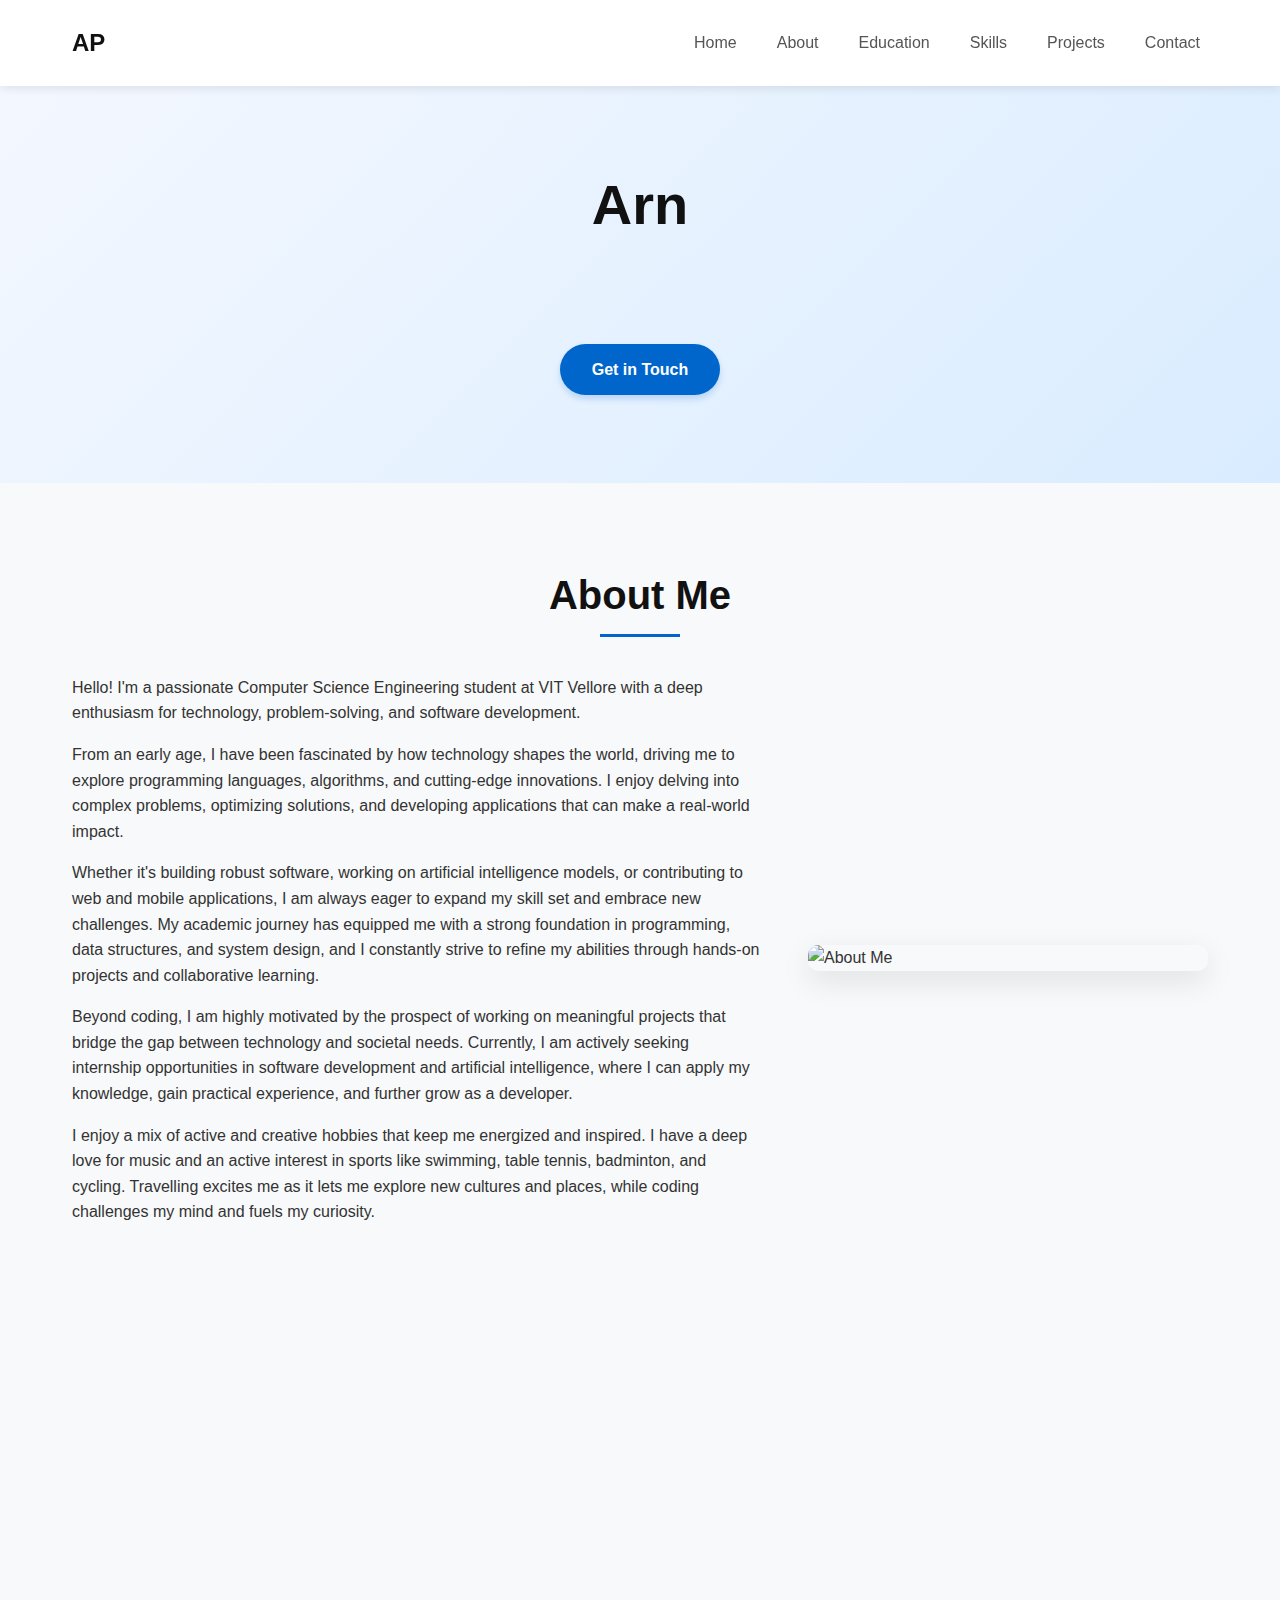
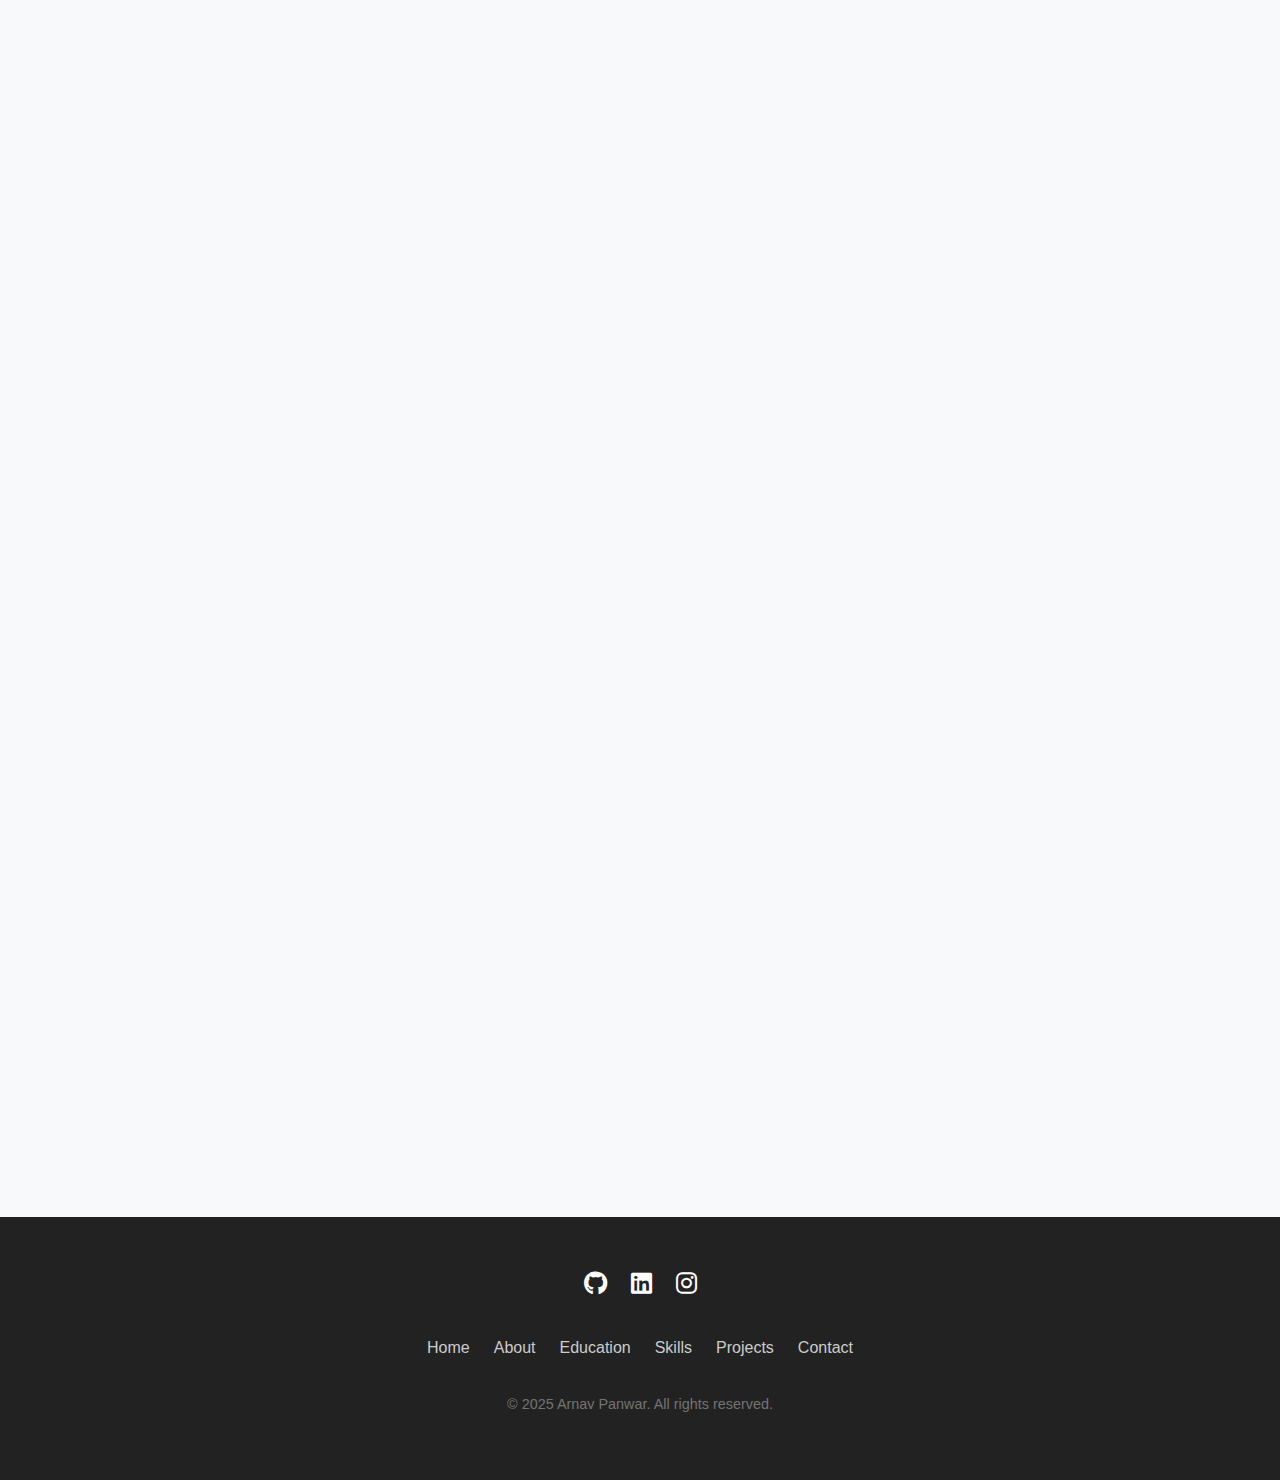
==== index.html @ 24a93399 "Add files via upload" ====
<!DOCTYPE html>
<html lang="en">
<head>
    <meta charset="UTF-8">
    <meta name="viewport" content="width=device-width, initial-scale=1.0">
    <title>Arnav Panwar - Portfolio</title>
    <style>
        /* Reset and Base Styles */
        * {
            margin: 0;
            padding: 0;
            box-sizing: border-box;
            font-family: 'Inter', 'Segoe UI', 'Roboto', sans-serif;
        }

        html {
            scroll-behavior: smooth;
        }

        body {
            line-height: 1.6;
            color: #333;
            background-color: #f8f9fa;
        }

        /* Typography */
        h1, h2, h3, h4 {
            font-weight: 700;
            margin-bottom: 1rem;
            color: #111;
        }

        p {
            margin-bottom: 1rem;
        }

        a {
            text-decoration: none;
            color: #0066CC;
            transition: all 0.3s ease;
        }

        a:hover {
            color: #004d99;
        }

        /* Layout */
        .container {
            max-width: 1200px;
            margin: 0 auto;
            padding: 0 2rem;
        }

        .section {
            padding: 5rem 0;
            opacity: 0;
            transform: translateY(30px);
            transition: opacity 0.8s ease, transform 0.8s ease;
        }
        
        .section.appear {
            opacity: 1;
            transform: translateY(0);
        }

        .section-title {
            text-align: center;
            margin-bottom: 3rem;
            font-size: 2.5rem;
            position: relative;
        }
        
        .section-title:after {
            content: '';
            position: absolute;
            bottom: -10px;
            left: 50%;
            width: 0;
            height: 3px;
            background-color: #0066CC;
            transform: translateX(-50%);
            transition: width 0.6s ease;
        }
        
        .section.appear .section-title:after {
            width: 80px;
        }

        /* Header */
        header {
            background-color: #fff;
            box-shadow: 0 2px 10px rgba(0, 0, 0, 0.1);
            position: fixed;
            top: 0;
            left: 0;
            width: 100%;
            z-index: 100;
        }

        nav {
            display: flex;
            justify-content: space-between;
            align-items: center;
            padding: 1.5rem 0;
        }

        .logo {
            font-size: 1.5rem;
            font-weight: 700;
            color: #111;
            position: relative;
            overflow: hidden;
        }
        
        .logo:before {
            content: '';
            position: absolute;
            bottom: 0;
            left: 0;
            width: 0;
            height: 2px;
            background-color: #0066CC;
            transition: width 0.3s ease;
        }
        
        .logo:hover:before {
            width: 100%;
        }

        .nav-links {
            display: flex;
            list-style: none;
        }

        .nav-links li {
            margin-left: 1.5rem;
        }

        .nav-links a {
            color: #555;
            font-weight: 500;
            padding: 0.5rem;
            border-radius: 4px;
            position: relative;
        }
        
        .nav-links a:after {
            content: '';
            position: absolute;
            bottom: 0;
            left: 50%;
            width: 0;
            height: 2px;
            background-color: #0066CC;
            transition: width 0.3s ease, left 0.3s ease;
        }
        
        .nav-links a:hover:after {
            width: 100%;
            left: 0;
        }

        .nav-links a:hover {
            color: #0066CC;
            background-color: rgba(0, 102, 204, 0.1);
        }

        .mobile-menu-btn {
            display: none;
            background: none;
            border: none;
            font-size: 1.5rem;
            cursor: pointer;
            color: #333;
        }

        /* Hero Section */
        .hero {
            padding: 10rem 0 5rem;
            background-color: #fff;
            text-align: center;
        }

        .hero-content {
            max-width: 800px;
            margin: 0 auto;
        }

        .hero-title {
            font-size: 3.5rem;
            margin-bottom: 1.5rem;
            animation: fadeIn 1s ease-in-out;
            position: relative;
            display: inline-block;
        }
        
        .hero-title:after {
            content: '';
            position: absolute;
            width: 0;
            height: 5px;
            bottom: 0;
            left: 50%;
            background-color: #0066CC;
            transform: translateX(-50%);
            transition: width 0.8s ease;
            animation: growWidth 1.5s ease forwards 0.5s;
        }
        
        @keyframes growWidth {
            to { width: 100px; }
        }

        .hero-subtitle {
            font-size: 1.5rem;
            color: #555;
            margin-bottom: 2rem;
            font-weight: 400;
            animation: fadeIn 1s ease-in-out 0.3s backwards;
            opacity: 0;
            animation: fadeSlideUp 1s ease forwards 0.3s;
        }
        
        @keyframes fadeSlideUp {
            from {
                opacity: 0;
                transform: translateY(20px);
            }
            to {
                opacity: 1;
                transform: translateY(0);
            }
        }

        .hero-cta {
            display: inline-block;
            background-color: #0066CC;
            color: white;
            padding: 0.8rem 2rem;
            border-radius: 50px;
            font-weight: 600;
            box-shadow: 0 4px 6px rgba(0, 102, 204, 0.2);
            animation: fadeIn 1s ease-in-out 0.6s backwards;
            transition: transform 0.3s ease, box-shadow 0.3s ease, background-color 0.3s ease;
            position: relative;
            overflow: hidden;
            z-index: 1;
        }
        
        .hero-cta:before {
            content: '';
            position: absolute;
            top: 0;
            left: -100%;
            width: 100%;
            height: 100%;
            background: linear-gradient(90deg, transparent, rgba(255,255,255,0.2), transparent);
            transition: left 0.7s ease;
            z-index: -1;
        }
        
        .hero-cta:hover:before {
            left: 100%;
        }

        .hero-cta:hover {
            transform: translateY(-3px);
            box-shadow: 0 6px 12px rgba(0, 102, 204, 0.3);
            color: white;
            background-color: #0055b3;
        }

        .hero-image {
            width: 150px;
            height: 150px;
            border-radius: 50%;
            object-fit: cover;
            margin-bottom: 2rem;
            border: 5px solid #fff;
            box-shadow: 0 10px 15px rgba(0, 0, 0, 0.1);
            animation: fadeIn 1s ease-in-out;
            transition: transform 0.5s ease, box-shadow 0.5s ease;
        }
        
        .hero-image:hover {
            transform: scale(1.05);
            box-shadow: 0 15px 25px rgba(0, 0, 0, 0.15);
        }

        /* About Section */
        .about {
            background-color: #f8f9fa;
        }

        .about-content {
            display: flex;
            align-items: center;
            gap: 3rem;
        }

        .about-text {
            flex: 1;
        }
        
        .about-text p {
            opacity: 0;
            transform: translateX(-20px);
            transition: opacity 0.5s ease, transform 0.5s ease;
            transition-delay: calc(0.1s * var(--i));
        }
        
        .about.appear .about-text p {
            opacity: 1;
            transform: translateX(0);
        }

        .about-image {
            flex: 1;
            max-width: 400px;
            border-radius: 10px;
            box-shadow: 0 10px 30px rgba(0, 0, 0, 0.1);
            transform: translateX(20px);
            opacity: 0;
            transition: transform 0.6s ease, opacity 0.6s ease, box-shadow 0.3s ease;
        }
        
        .about.appear .about-image {
            transform: translateX(0);
            opacity: 1;
        }
        
        .about-image:hover {
            box-shadow: 0 15px 40px rgba(0, 0, 0, 0.15);
            transform: scale(1.02);
        }

        /* Skills Section */
        .skills {
            background-color: #fff;
        }

        .skills-container {
            display: grid;
            grid-template-columns: repeat(auto-fill, minmax(250px, 1fr));
            gap: 2rem;
        }

        .skill-card {
            background-color: #f8f9fa;
            border-radius: 10px;
            padding: 2rem;
            transition: transform 0.3s ease, box-shadow 0.3s ease;
            display: flex;
            flex-direction: column;
            align-items: center;
            text-align: center;
            opacity: 0;
            transform: translateY(30px);
            transition: transform 0.5s ease, opacity 0.5s ease, box-shadow 0.3s ease;
        }
        
        .skills.appear .skill-card {
            opacity: 1;
            transform: translateY(0);
            transition-delay: calc(0.1s * var(--i));
        }

        .skill-card:hover {
            transform: translateY(-5px);
            box-shadow: 0 10px 20px rgba(0, 0, 0, 0.1);
        }

        .skill-icon {
            font-size: 2.5rem;
            margin-bottom: 1rem;
            color: #0066CC;
            transition: transform 0.3s ease, color 0.3s ease;
        }
        
        .skill-card:hover .skill-icon {
            transform: scale(1.2);
            color: #004d99;
        }

        .skill-title {
            font-size: 1.2rem;
            margin-bottom: 0.5rem;
        }

        .skill-description {
            color: #666;
            font-size: 0.9rem;
        }

        /* Projects Section */
        .projects {
            background-color: #f8f9fa;
        }

        .projects-container {
            display: grid;
            grid-template-columns: repeat(auto-fill, minmax(350px, 1fr));
            gap: 2rem;
        }

        .project-card {
            background-color: #fff;
            border-radius: 10px;
            overflow: hidden;
            box-shadow: 0 5px 15px rgba(0, 0, 0, 0.1);
            transition: transform 0.3s ease, box-shadow 0.3s ease;
            opacity: 0;
            transform: translateY(30px);
            transition: transform 0.5s ease, opacity 0.5s ease, box-shadow 0.3s ease;
        }
        
        .projects.appear .project-card {
            opacity: 1;
            transform: translateY(0);
            transition-delay: calc(0.15s * var(--i));
        }

        .project-card:hover {
            transform: translateY(-5px);
            box-shadow: 0 10px 30px rgba(0, 0, 0, 0.15);
        }

        .project-image {
            width: 100%;
            height: 200px;
            object-fit: cover;
            transition: transform 0.5s ease;
        }
        
        .project-card:hover .project-image {
            transform: scale(1.05);
        }

        .project-content {
            padding: 1.5rem;
        }

        .project-title {
            font-size: 1.5rem;
            margin-bottom: 0.5rem;
            position: relative;
            display: inline-block;
        }
        
        .project-title:after {
            content: '';
            position: absolute;
            bottom: -5px;
            left: 0;
            width: 0;
            height: 2px;
            background-color: #0066CC;
            transition: width 0.3s ease;
        }
        
        .project-card:hover .project-title:after {
            width: 100%;
        }

        .project-description {
            margin-bottom: 1.5rem;
            color: #555;
        }

        .project-tags {
            display: flex;
            flex-wrap: wrap;
            gap: 0.5rem;
            margin-bottom: 1.5rem;
        }

        .project-tag {
            background-color: rgba(0, 102, 204, 0.1);
            color: #0066CC;
            padding: 0.3rem 0.8rem;
            border-radius: 50px;
            font-size: 0.8rem;
            font-weight: 500;
            transition: transform 0.3s ease, background-color 0.3s ease, color 0.3s ease;
        }
        
        .project-card:hover .project-tag {
            transform: translateY(-3px);
            background-color: #0066CC;
            color: white;
        }

        .project-links {
            display: flex;
            gap: 1rem;
        }

        .project-link {
            display: inline-block;
            padding: 0.5rem 1rem;
            border-radius: 4px;
            font-weight: 500;
            font-size: 0.9rem;
            transition: transform 0.3s ease, background-color 0.3s ease, color 0.3s ease;
        }

        .project-link.primary {
            background-color: #0066CC;
            color: white;
        }
        
        .project-link.primary:hover {
            background-color: #004d99;
            transform: translateY(-2px);
        }

        .project-link.secondary {
            border: 1px solid #0066CC;
            color: #0066CC;
        }
        
        .project-link.secondary:hover {
            background-color: #0066CC;
            color: white;
            transform: translateY(-2px);
        }

        /* Education Section */
        .education {
            background-color: #fff;
        }

        .education-container {
            max-width: 800px;
            margin: 0 auto;
        }

        .education-item {
            position: relative;
            padding-left: 2rem;
            margin-bottom: 2.5rem;
            border-left: 2px solid #0066CC;
            opacity: 0;
            transform: translateX(-20px);
            transition: opacity 0.6s ease, transform 0.6s ease;
        }
        
        .education.appear .education-item {
            opacity: 1;
            transform: translateX(0);
            transition-delay: calc(0.2s * var(--i));
        }
        
        .education-item:before {
            content: '';
            position: absolute;
            width: 12px;
            height: 12px;
            border-radius: 50%;
            background-color: #0066CC;
            left: -7px;
            top: 0;
            transform: scale(0);
            transition: transform 0.3s ease;
        }
        
        .education.appear .education-item:before {
            transform: scale(1);
            transition-delay: calc(0.4s + (0.2s * var(--i)));
        }

        .education-date {
            font-size: 0.9rem;
            color: #666;
            margin-bottom: 0.5rem;
        }

        .education-degree {
            font-size: 1.3rem;
            font-weight: 600;
            margin-bottom: 0.5rem;
        }

        .education-school {
            font-size: 1.1rem;
            margin-bottom: 0.5rem;
        }

        .education-description {
            color: #555;
        }

        /* Contact Section */
        .contact {
            background-color: #fff;
        }

        .contact-container {
            display: flex;
            gap: 3rem;
            align-items: flex-start;
        }

        .contact-info, .contact-form {
            flex: 1;
            opacity: 0;
            transition: opacity 0.6s ease, transform 0.6s ease;
        }
        
        .contact-info {
            transform: translateX(-30px);
        }
        
        .contact-form {
            transform: translateX(30px);
        }
        
        .contact.appear .contact-info,
        .contact.appear .contact-form {
            opacity: 1;
            transform: translateX(0);
        }

        .contact-info-item {
            display: flex;
            align-items: center;
            margin-bottom: 1.5rem;
            transition: transform 0.3s ease;
        }
        
        .contact-info-item:hover {
            transform: translateX(5px);
        }

        .contact-icon {
            font-size: 1.5rem;
            color: #0066CC;
            margin-right: 1rem;
            transition: transform 0.3s ease;
        }
        
        .contact-info-item:hover .contact-icon {
            transform: scale(1.2);
        }

        .contact-form-group {
            margin-bottom: 1.5rem;
        }

        .contact-label {
            display: block;
            margin-bottom: 0.5rem;
            font-weight: 500;
            transform: translateY(0);
            transition: transform 0.3s ease, color 0.3s ease;
        }
        
        .contact-input:focus + .contact-label,
        .contact-textarea:focus + .contact-label {
            transform: translateY(-5px);
            color: #0066CC;
        }

        .contact-input, .contact-textarea {
            width: 100%;
            padding: 0.8rem;
            border: 1px solid #ddd;
            border-radius: 4px;
            font-family: inherit;
            font-size: 1rem;
            transition: border-color 0.3s ease, box-shadow 0.3s ease, transform 0.3s ease;
        }

        .contact-input:focus, .contact-textarea:focus {
            border-color: #0066CC;
            outline: none;
            box-shadow: 0 0 0 3px rgba(0, 102, 204, 0.2);
        }
        
        .contact-input:hover, .contact-textarea:hover {
            transform: translateY(-2px);
        }

        .contact-textarea {
            min-height: 150px;
            resize: vertical;
        }

        .contact-submit {
            background-color: #0066CC;
            color: white;
            border: none;
            padding: 0.8rem 2rem;
            border-radius: 4px;
            font-weight: 600;
            cursor: pointer;
            transition: background-color 0.3s ease, transform 0.3s ease, box-shadow 0.3s ease;
            position: relative;
            overflow: hidden;
        }
        
        .contact-submit:before {
            content: '';
            position: absolute;
            top: 0;
            left: -100%;
            width: 100%;
            height: 100%;
            background: linear-gradient(90deg, transparent, rgba(255,255,255,0.2), transparent);
            transition: left 0.7s ease;
        }
        
        .contact-submit:hover:before {
            left: 100%;
        }

        .contact-submit:hover {
            background-color: #004d99;
            transform: translateY(-3px);
            box-shadow: 0 4px 8px rgba(0, 0, 0, 0.2);
        }

        /* Footer */
        footer {
            background-color: #222;
            color: #fff;
            padding: 3rem 0;
            text-align: center;
        }

        .footer-content {
            max-width: 800px;
            margin: 0 auto;
        }

        .social-links {
            display: flex;
            justify-content: center;
            gap: 1.5rem;
            margin-bottom: 2rem;
        }

        .social-link {
            color: #fff;
            font-size: 1.5rem;
            transition: color 0.3s ease, transform 0.3s ease;
        }

        .social-link:hover {
            color: #0066CC;
            transform: translateY(-5px);
        }

        .footer-nav {
            display: flex;
            justify-content: center;
            gap: 1.5rem;
            margin-bottom: 2rem;
        }

        .footer-nav a {
            color: #ccc;
            font-weight: 500;
            transition: color 0.3s ease, transform 0.3s ease;
            position: relative;
        }
        
        .footer-nav a:after {
            content: '';
            position: absolute;
            bottom: -5px;
            left: 0;
            width: 0;
            height: 1px;
            background-color: #0066CC;
            transition: width 0.3s ease;
        }
        
        .footer-nav a:hover:after {
            width: 100%;
        }

        .footer-nav a:hover {
            color: #fff;
            transform: translateY(-3px);
        }

        .footer-text {
            color: #888;
            font-size: 0.9rem;
            opacity: 0.8;
            transition: opacity 0.3s ease;
        }
        
        .footer-text:hover {
            opacity: 1;
        }

        /* Animations */
        @keyframes fadeIn {
            from {
                opacity: 0;
                transform: translateY(20px);
            }
            to {
                opacity: 1;
                transform: translateY(0);
            }
        }
        
        @keyframes bounce {
            0%, 100% {
                transform: translateY(0);
            }
            50% {
                transform: translateY(-10px);
            }
        }
        
        @keyframes pulse {
            0% {
                transform: scale(1);
            }
            50% {
                transform: scale(1.05);
            }
            100% {
                transform: scale(1);
            }
        }
        
        @keyframes rotateIn {
            from {
                transform: rotate(-10deg) scale(0.8);
                opacity: 0;
            }
            to {
                transform: rotate(0) scale(1);
                opacity: 1;
            }
        }

        /* Responsive Design */
        @media (max-width: 992px) {
            .section-title {
                font-size: 2rem;
            }

            .hero-title {
                font-size: 2.5rem;
            }

            .hero-subtitle {
                font-size: 1.2rem;
            }

            .about-content {
                flex-direction: column;
            }

            .about-image {
                max-width: 100%;
                margin-top: 2rem;
            }

            .contact-container {
                flex-direction: column;
            }
        }

        @media (max-width: 768px) {
            .nav-links {
                display: none;
                position: absolute;
                top: 100%;
                left: 0;
                width: 100%;
                background-color: #fff;
                flex-direction: column;
                padding: 1rem 0;
                box-shadow: 0 5px 10px rgba(0, 0, 0, 0.1);
            }

            .nav-links.active {
                display: flex;
            }

            .nav-links li {
                margin: 0;
            }

            .nav-links a {
                display: block;
                padding: 1rem 2rem;
                border-radius: 0;
            }

            .mobile-menu-btn {
                display: block;
            }

            .projects-container {
                grid-template-columns: 1fr;
            }
        }

        /* Animated typing cursor effect for hero title */
        .typing-cursor {
          display: inline-block;
          width: 3px;
          height: 42px;
          background-color: #0066CC;
          margin-left: 5px;
          animation: blink 1s step-end infinite;
          vertical-align: text-bottom;
        }
        
        @keyframes blink {
          from, to { opacity: 1; }
          50% { opacity: 0; }
        }
        
        /* Animated background gradient */
        .animated-bg {
          background: linear-gradient(-45deg, #f8f9fa, #e0f0ff, #d0e8ff, #f5f8ff);
          background-size: 400% 400%;
          animation: gradientBG 15s ease infinite;
        }
        
        @keyframes gradientBG {
          0% { background-position: 0% 50%; }
          50% { background-position: 100% 50%; }
          100% { background-position: 0% 50%; }
        }
    </style>
    <link rel="stylesheet" href="https://cdnjs.cloudflare.com/ajax/libs/font-awesome/6.4.0/css/all.min.css">
</head>
<body>
    <!-- Header -->
    <header>
        <div class="container">
            <nav>
                <a href="#" class="logo">AP</a>
                <ul class="nav-links">
                    <li><a href="#hero">Home</a></li>
                    <li><a href="#about">About</a></li>
                    <li><a href="#education">Education</a></li>
                    <li><a href="#skills">Skills</a></li>
                    <li><a href="#projects">Projects</a></li>
                    <li><a href="#contact">Contact</a></li>
                </ul>
                <button id="mobile-menu-btn" class="mobile-menu-btn">
                    <i class="fas fa-bars"></i>
                </button>
            </nav>
        </div>
    </header>

    <!-- Hero Section -->
    <section id="hero" class="hero animated-bg">
        <div class="container">
            <div class="hero-content">
                <h1 class="hero-title">Arnav Panwar<span class="typing-cursor"></span></h1>
                <p class="hero-subtitle">Computer Science Engineer | Aspiring Software Developer</p>
                <a href="#contact" class="hero-cta">Get in Touch</a>
            </div>
        </div>
    </section>

    <!-- About Section -->
    <section id="about" class="section about">
        <div class="container">
            <h2 class="section-title">About Me</h2>
            <div class="about-content">
                <div class="about-text">
                    <p style="--i: 1">Hello! I'm a passionate Computer Science Engineering student at VIT Vellore with a deep enthusiasm for technology, problem-solving, and software development.</p>
                    <p style="--i: 2">From an early age, I have been fascinated by how technology shapes the world, driving me to explore programming languages, algorithms, and cutting-edge innovations. I enjoy delving into complex problems, optimizing solutions, and developing applications that can make a real-world impact.</p>
                    <p style="--i: 3">Whether it's building robust software, working on artificial intelligence models, or contributing to web and mobile applications, I am always eager to expand my skill set and embrace new challenges. My academic journey has equipped me with a strong foundation in programming, data structures, and system design, and I constantly strive to refine my abilities through hands-on projects and collaborative learning.</p>
                    <p style="--i: 4">Beyond coding, I am highly motivated by the prospect of working on meaningful projects that bridge the gap between technology and societal needs. Currently, I am actively seeking internship opportunities in software development and artificial intelligence, where I can apply my knowledge, gain practical experience, and further grow as a developer.</p>
                    <p style="--i: 4">I enjoy a mix of active and creative hobbies that keep me energized and inspired. I have a deep love for music and an active interest in sports like swimming, table tennis, badminton, and cycling. Travelling excites me as it lets me explore new cultures and places, while coding challenges my mind and fuels my curiosity.</p>
                    </div>
                    <img src="c:\Users\Asus\Downloads\potfolio\IMG-20250206-WA0008[1].jpg" alt="About Me" class="about-image">
                </div>
            </div>
        </section>
        
    
        <!-- Education Section -->
        <section id="education" class="section education">
            <div class="container">
                <h2 class="section-title">Education</h2>
                <div class="education-container">
                    <div class="education-item" style="--i: 1">
                        <p class="education-date">2010 - 2023</p>
                        <h3 class="education-degree">Higher Secondary Education (12th)</h3>
                        <p class="education-school">Father Agnel School, Noida Sector-62</p>
                        <p class="education-description">Completed my higher secondary education with focus on science and mathematics, building a strong foundation for my engineering studies.</p>
                    </div>
                    <div class="education-item" style="--i: 2">
                        <p class="education-date">2023 - 2027</p>
                        <h3 class="education-degree">B.Tech in Computer Science and Engineering</h3>
                        <p class="education-school">Vellore Institute of Technology (VIT), Vellore</p>
                        <p class="education-description">Pursuing my undergraduate degree with focus on core computer science principles, software development, and artificial intelligence. Actively participating in hackathons, coding competitions, and technical clubs to enhance my skills.</p>
                    </div>
                </div>
            </div>
        </section>
    
        <!-- Skills Section -->
        <section id="skills" class="section skills">
            <div class="container">
                <h2 class="section-title">My Skills</h2>
                <div class="skills-container">
                    <div class="skill-card" style="--i: 1">
                        <i class="fas fa-code skill-icon"></i>
                        <h3 class="skill-title">Programming Languages</h3>
                        <p class="skill-description">Proficient in Java, Python, C++, and JavaScript with practical experience building various applications.</p>
                    </div>
                    <div class="skill-card" style="--i: 2">
                        <i class="fas fa-laptop-code skill-icon"></i>
                        <h3 class="skill-title">Web Development</h3>
                        <p class="skill-description">Familiar with HTML, CSS, JavaScript, React, and backend frameworks like Node.js and Flask.</p>
                    </div>
                    <div class="skill-card" style="--i: 3">
                        <i class="fas fa-robot skill-icon"></i>
                        <h3 class="skill-title">Artificial Intelligence</h3>
                        <p class="skill-description">Knowledge of machine learning algorithms, neural networks, and data analysis using libraries like TensorFlow and scikit-learn.</p>
                    </div>
                    <div class="skill-card" style="--i: 4">
                        <i class="fas fa-project-diagram skill-icon"></i>
                        <h3 class="skill-title">Data Structures & Algorithms</h3>
                        <p class="skill-description">Strong grasp of fundamental data structures and algorithms with problem-solving skills demonstrated in competitive programming.</p>
                    </div>
                    <div class="skill-card" style="--i: 5">
                        <i class="fas fa-tools skill-icon"></i>
                        <h3 class="skill-title">Developer Tools</h3>
                        <p class="skill-description">Proficient with Git, GitHub, VS Code, MATLAB, RStudio, Keil μVision, ModelSim, ORCAD and various development environments for efficient coding workflows.</p>
                    </div>
                </div>
            </div>
        </section>
    
        <!-- Projects Section -->
        <section id="projects" class="section projects">
            <div class="container">
                <h2 class="section-title">My Projects</h2>
                <div class="projects-container">
                    <div class="project-card" style="--i: 1">
                        <div class="project-content">
                            <h3 class="project-title">Scientific Calculator</h3>
                            <p class="project-description">Developed a comprehensive scientific calculator application with advanced mathematical functions including trigonometry, logarithms, and complex number operations. Features an intuitive user interface with history function and theme customization options.</p>
                            <div class="project-tags">
                                <span class="project-tag">JavaScript</span>
                                <span class="project-tag">HTML/CSS</span>
                                <span class="project-tag">Math.js</span>
                            </div>
                        </div>
                    </div>
                    <div class="project-card" style="--i: 2">
                        <div class="project-content">
                            <h3 class="project-title">Pacman Game</h3>
                            <p class="project-description">Created a classic Pacman game with multiple levels, ghost AI behavior patterns, and power-ups. Implemented collision detection, scoring system, and responsive controls for both desktop and mobile platforms.</p>
                            <div class="project-tags">
                                <span class="project-tag">JavaScript</span>
                                <span class="project-tag">Canvas API</span>
                                <span class="project-tag">CSS</span>
                            </div>
                        </div>
                    </div>
                    <div class="project-card" style="--i: 3">
                        <div class="project-content">
                            <h3 class="project-title">Weather App</h3>
                            <p class="project-description">Built a responsive weather application that provides real-time weather information, forecasts, and weather maps using public APIs. Features location detection, search functionality, and customizable units (Celsius/Fahrenheit).</p>
                            <div class="project-tags">
                                <span class="project-tag">React</span>
                                <span class="project-tag">API Integration</span>
                                <span class="project-tag">CSS</span>
                            </div>
                        </div>
                    </div>
                </div>
            </div>
        </section>
    
        <!-- Contact Section -->
        <section id="contact" class="section contact">
            <div class="container">
                <h2 class="section-title">Get In Touch</h2>
                <div class="contact-container">
                    <div class="contact-info">
                        <div class="contact-info-item">
                            <i class="fas fa-envelope contact-icon"></i>
                            <p>arnav.panwar2023@vitstudent.ac.in</p>
                        </div>
                        <div class="contact-info-item">
                            <i class="fas fa-phone contact-icon"></i>
                            <p>+91 7982294271</p>
                        </div>
                        <div class="contact-info-item">
                            <i class="fas fa-map-marker-alt contact-icon"></i>
                            <p>Vellore, Tamil Nadu, India</p>
                        </div>
                        <div class="contact-info-item">
                            <i class="fas fa-graduation-cap contact-icon"></i>
                            <p>VIT Vellore</p>
                        </div>
                    </div>
                    <form class="contact-form" id="contact-form">
                        <div class="contact-form-group">
                            <label for="name" class="contact-label">Name</label>
                            <input type="text" id="name" class="contact-input" required>
                        </div>
                        <div class="contact-form-group">
                            <label for="email" class="contact-label">Email</label>
                            <input type="email" id="email" class="contact-input" required>
                        </div>
                        <div class="contact-form-group">
                            <label for="subject" class="contact-label">Subject</label>
                            <input type="text" id="subject" class="contact-input" required>
                        </div>
                        <div class="contact-form-group">
                            <label for="message" class="contact-label">Message</label>
                            <textarea id="message" class="contact-textarea" required></textarea>
                        </div>
                        <button type="submit" class="contact-submit">Send Message</button>
                    </form>
                </div>
            </div>
        </section>
    
        <!-- Footer -->
        <footer>
            <div class="container">
                <div class="footer-content">
                    <div class="social-links">
                        <a href="https://github.com/Arnavpanwar1312/WEBDEV.git" class="social-link"><i class="fab fa-github"></i></a>
                        <a href="https://www.linkedin.com/in/arnav-panwar-8956a028a/" class="social-link"><i class="fab fa-linkedin"></i></a>
                        <a href="https://www.instagram.com/arnavpanwar13?igsh=NTVoOXZjeWo3Yzd6" class="social-link"><i class="fab fa-instagram"></i></a>
                        
                    </div>
                    <div class="footer-nav">
                        <a href="#hero">Home</a>
                        <a href="#about">About</a>
                        <a href="#education">Education</a>
                        <a href="#skills">Skills</a>
                        <a href="#projects">Projects</a>
                        <a href="#contact">Contact</a>
                    </div>
                    <p class="footer-text">© 2025 Arnav Panwar. All rights reserved.</p>
                </div>
            </div>
        </footer>
    
        <script>
            // Mobile Menu Toggle
            const mobileMenuBtn = document.getElementById('mobile-menu-btn');
            const navLinks = document.querySelector('.nav-links');
    
            if (mobileMenuBtn) {
                mobileMenuBtn.addEventListener('click', () => {
                    navLinks.classList.toggle('active');
                    
                    // Toggle icon
                    const icon = mobileMenuBtn.querySelector('i');
                    if (icon.classList.contains('fa-bars')) {
                        icon.classList.remove('fa-bars');
                        icon.classList.add('fa-times');
                    } else {
                        icon.classList.remove('fa-times');
                        icon.classList.add('fa-bars');
                    }
                });
            }
    
            // Close mobile menu when clicking on a link
            const navLinksItems = document.querySelectorAll('.nav-links a');
            navLinksItems.forEach(item => {
                item.addEventListener('click', () => {
                    if (navLinks.classList.contains('active')) {
                        navLinks.classList.remove('active');
                        const icon = mobileMenuBtn.querySelector('i');
                        if (icon) {
                            icon.classList.remove('fa-times');
                            icon.classList.add('fa-bars');
                        }
                    }
                });
            });
    
            // Intersection Observer for revealing sections
            const sections = document.querySelectorAll('.section');
            
            const sectionObserver = new IntersectionObserver(
                (entries, observer) => {
                    entries.forEach(entry => {
                        if (entry.isIntersecting) {
                            entry.target.classList.add('appear');
                            observer.unobserve(entry.target);
                        }
                    });
                }, 
                {
                    root: null,
                    threshold: 0.1,
                    rootMargin: '-50px'
                }
            );
            
            sections.forEach(section => {
                sectionObserver.observe(section);
            });
            
            // Animate hero typing effect
            document.addEventListener('DOMContentLoaded', function() {
                // Hero title typewriter effect
                const heroTitle = document.querySelector('.hero-title');
                const originalText = heroTitle.textContent;
                const cursor = document.querySelector('.typing-cursor');
                
                // Clear text content initially
                heroTitle.textContent = '';
                
                let i = 0;
                const typeWriterEffect = function() {
                    if (i < originalText.length) {
                        heroTitle.textContent += originalText.charAt(i);
                        i++;
                        setTimeout(typeWriterEffect, 100);
                    } else {
                        // Add animation to the cursor after typing is done
                        cursor.style.animation = 'blink 1s step-end infinite';
                    }
                };
                
                // Start the typewriter effect after a small delay
                setTimeout(typeWriterEffect, 500);
                
                // Add hover animations to skill icons
                const skillIcons = document.querySelectorAll('.skill-icon');
                skillIcons.forEach(icon => {
                    icon.addEventListener('mouseenter', function() {
                        this.style.animation = 'bounce 0.5s ease infinite';
                    });
                    
                    icon.addEventListener('mouseleave', function() {
                        this.style.animation = '';
                    });
                });
                
                // Form input animation
                const formInputs = document.querySelectorAll('.contact-input, .contact-textarea');
                formInputs.forEach(input => {
                    input.addEventListener('focus', function() {
                        this.parentElement.classList.add('focused');
                    });
                    
                    input.addEventListener('blur', function() {
                        if (this.value === '') {
                            this.parentElement.classList.remove('focused');
                        }
                    });
                });
                
                // Add subtle animation to project cards on hover
                const projectCards = document.querySelectorAll('.project-card');
                projectCards.forEach(card => {
                    card.addEventListener('mouseenter', function() {
                        this.style.animation = 'pulse 2s ease infinite';
                    });
                    
                    card.addEventListener('mouseleave', function() {
                        this.style.animation = '';
                    });
                });
                
                // Adding staggered animation to project tags
                document.querySelectorAll('.project-tags').forEach(tagContainer => {
                    const tags = tagContainer.querySelectorAll('.project-tag');
                    tags.forEach((tag, index) => {
                        tag.style.transitionDelay = `${0.1 * index}s`;
                    });
                });
            });
            
            // Contact form submission
            const contactForm = document.getElementById('contact-form');
            if (contactForm) {
                contactForm.addEventListener('submit', function(e) {
                    e.preventDefault();
                    
                    // Simple animation to show successful submission
                    const submitBtn = document.querySelector('.contact-submit');
                    submitBtn.textContent = 'Message Sent!';
                    submitBtn.style.backgroundColor = '#28a745';
                    
                    // Reset form
                    setTimeout(() => {
                        contactForm.reset();
                        submitBtn.textContent = 'Send Message';
                        submitBtn.style.backgroundColor = '#0066CC';
                    }, 3000);
                });
            }
            
        </script>
    </body>
    </html>
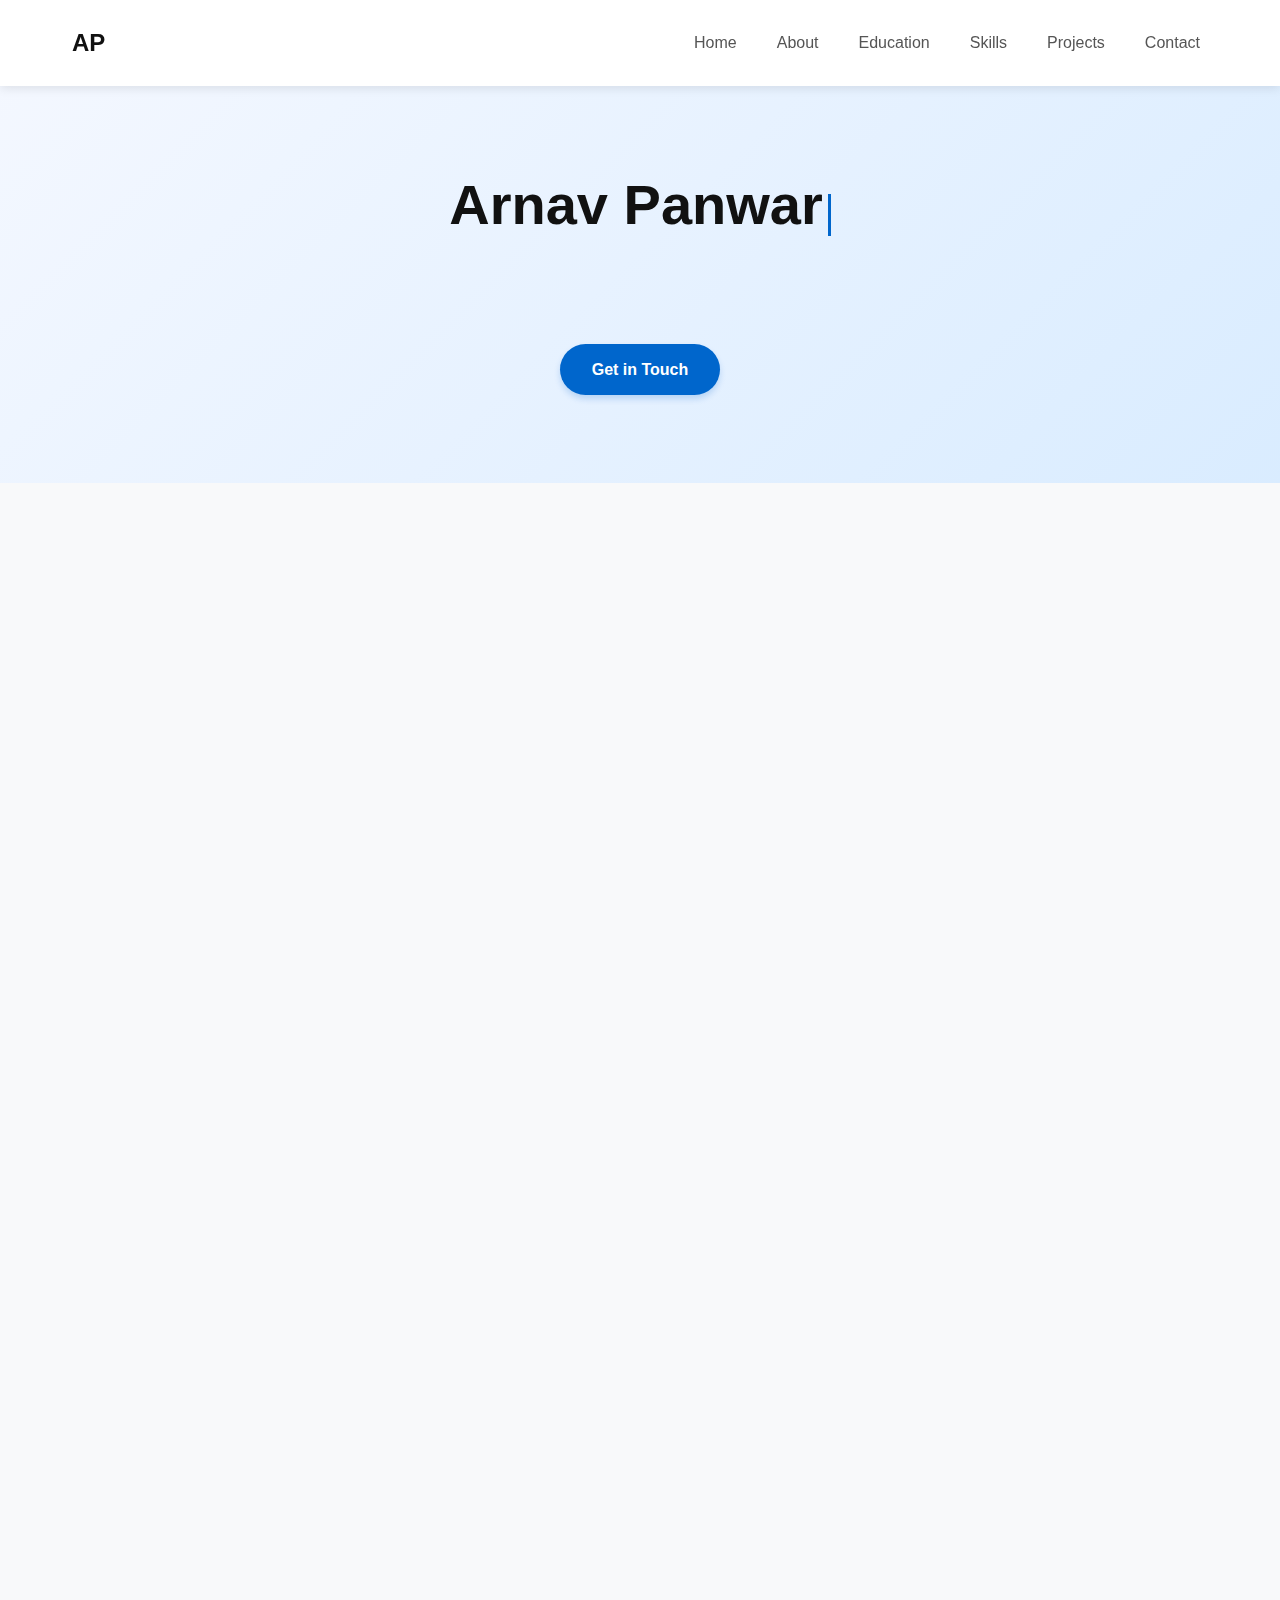
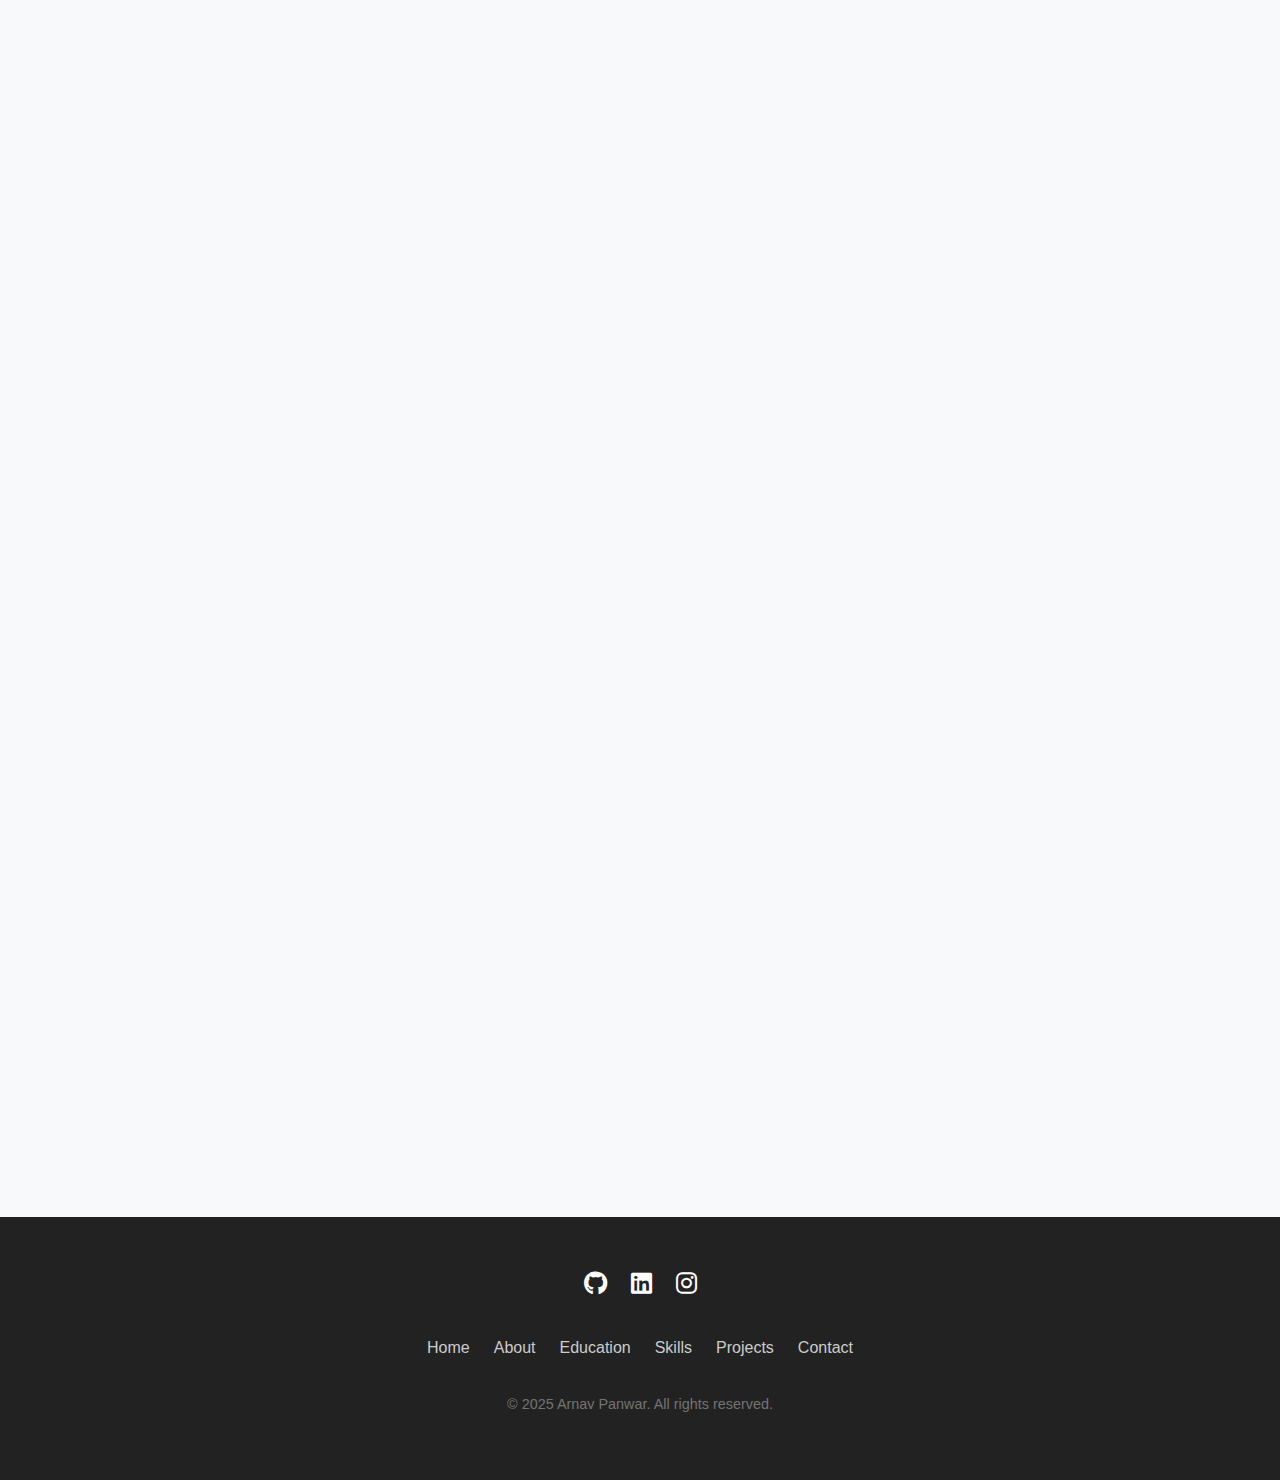
==== commit ad6db69d: "Add files via upload" ====
--- a/index.html
+++ b/index.html
@@ -1,1307 +1,226 @@
-<!DOCTYPE html>
-<html lang="en">
-<head>
-    <meta charset="UTF-8">
-    <meta name="viewport" content="width=device-width, initial-scale=1.0">
-    <title>Arnav Panwar - Portfolio</title>
-    <style>
-        /* Reset and Base Styles */
-        * {
-            margin: 0;
-            padding: 0;
-            box-sizing: border-box;
-            font-family: 'Inter', 'Segoe UI', 'Roboto', sans-serif;
-        }
-
-        html {
-            scroll-behavior: smooth;
-        }
-
-        body {
-            line-height: 1.6;
-            color: #333;
-            background-color: #f8f9fa;
-        }
-
-        /* Typography */
-        h1, h2, h3, h4 {
-            font-weight: 700;
-            margin-bottom: 1rem;
-            color: #111;
-        }
-
-        p {
-            margin-bottom: 1rem;
-        }
-
-        a {
-            text-decoration: none;
-            color: #0066CC;
-            transition: all 0.3s ease;
-        }
-
-        a:hover {
-            color: #004d99;
-        }
-
-        /* Layout */
-        .container {
-            max-width: 1200px;
-            margin: 0 auto;
-            padding: 0 2rem;
-        }
-
-        .section {
-            padding: 5rem 0;
-            opacity: 0;
-            transform: translateY(30px);
-            transition: opacity 0.8s ease, transform 0.8s ease;
-        }
-        
-        .section.appear {
-            opacity: 1;
-            transform: translateY(0);
-        }
-
-        .section-title {
-            text-align: center;
-            margin-bottom: 3rem;
-            font-size: 2.5rem;
-            position: relative;
-        }
-        
-        .section-title:after {
-            content: '';
-            position: absolute;
-            bottom: -10px;
-            left: 50%;
-            width: 0;
-            height: 3px;
-            background-color: #0066CC;
-            transform: translateX(-50%);
-            transition: width 0.6s ease;
-        }
-        
-        .section.appear .section-title:after {
-            width: 80px;
-        }
-
-        /* Header */
-        header {
-            background-color: #fff;
-            box-shadow: 0 2px 10px rgba(0, 0, 0, 0.1);
-            position: fixed;
-            top: 0;
-            left: 0;
-            width: 100%;
-            z-index: 100;
-        }
-
-        nav {
-            display: flex;
-            justify-content: space-between;
-            align-items: center;
-            padding: 1.5rem 0;
-        }
-
-        .logo {
-            font-size: 1.5rem;
-            font-weight: 700;
-            color: #111;
-            position: relative;
-            overflow: hidden;
-        }
-        
-        .logo:before {
-            content: '';
-            position: absolute;
-            bottom: 0;
-            left: 0;
-            width: 0;
-            height: 2px;
-            background-color: #0066CC;
-            transition: width 0.3s ease;
-        }
-        
-        .logo:hover:before {
-            width: 100%;
-        }
-
-        .nav-links {
-            display: flex;
-            list-style: none;
-        }
-
-        .nav-links li {
-            margin-left: 1.5rem;
-        }
-
-        .nav-links a {
-            color: #555;
-            font-weight: 500;
-            padding: 0.5rem;
-            border-radius: 4px;
-            position: relative;
-        }
-        
-        .nav-links a:after {
-            content: '';
-            position: absolute;
-            bottom: 0;
-            left: 50%;
-            width: 0;
-            height: 2px;
-            background-color: #0066CC;
-            transition: width 0.3s ease, left 0.3s ease;
-        }
-        
-        .nav-links a:hover:after {
-            width: 100%;
-            left: 0;
-        }
-
-        .nav-links a:hover {
-            color: #0066CC;
-            background-color: rgba(0, 102, 204, 0.1);
-        }
-
-        .mobile-menu-btn {
-            display: none;
-            background: none;
-            border: none;
-            font-size: 1.5rem;
-            cursor: pointer;
-            color: #333;
-        }
-
-        /* Hero Section */
-        .hero {
-            padding: 10rem 0 5rem;
-            background-color: #fff;
-            text-align: center;
-        }
-
-        .hero-content {
-            max-width: 800px;
-            margin: 0 auto;
-        }
-
-        .hero-title {
-            font-size: 3.5rem;
-            margin-bottom: 1.5rem;
-            animation: fadeIn 1s ease-in-out;
-            position: relative;
-            display: inline-block;
-        }
-        
-        .hero-title:after {
-            content: '';
-            position: absolute;
-            width: 0;
-            height: 5px;
-            bottom: 0;
-            left: 50%;
-            background-color: #0066CC;
-            transform: translateX(-50%);
-            transition: width 0.8s ease;
-            animation: growWidth 1.5s ease forwards 0.5s;
-        }
-        
-        @keyframes growWidth {
-            to { width: 100px; }
-        }
-
-        .hero-subtitle {
-            font-size: 1.5rem;
-            color: #555;
-            margin-bottom: 2rem;
-            font-weight: 400;
-            animation: fadeIn 1s ease-in-out 0.3s backwards;
-            opacity: 0;
-            animation: fadeSlideUp 1s ease forwards 0.3s;
-        }
-        
-        @keyframes fadeSlideUp {
-            from {
-                opacity: 0;
-                transform: translateY(20px);
-            }
-            to {
-                opacity: 1;
-                transform: translateY(0);
-            }
-        }
-
-        .hero-cta {
-            display: inline-block;
-            background-color: #0066CC;
-            color: white;
-            padding: 0.8rem 2rem;
-            border-radius: 50px;
-            font-weight: 600;
-            box-shadow: 0 4px 6px rgba(0, 102, 204, 0.2);
-            animation: fadeIn 1s ease-in-out 0.6s backwards;
-            transition: transform 0.3s ease, box-shadow 0.3s ease, background-color 0.3s ease;
-            position: relative;
-            overflow: hidden;
-            z-index: 1;
-        }
-        
-        .hero-cta:before {
-            content: '';
-            position: absolute;
-            top: 0;
-            left: -100%;
-            width: 100%;
-            height: 100%;
-            background: linear-gradient(90deg, transparent, rgba(255,255,255,0.2), transparent);
-            transition: left 0.7s ease;
-            z-index: -1;
-        }
-        
-        .hero-cta:hover:before {
-            left: 100%;
-        }
-
-        .hero-cta:hover {
-            transform: translateY(-3px);
-            box-shadow: 0 6px 12px rgba(0, 102, 204, 0.3);
-            color: white;
-            background-color: #0055b3;
-        }
-
-        .hero-image {
-            width: 150px;
-            height: 150px;
-            border-radius: 50%;
-            object-fit: cover;
-            margin-bottom: 2rem;
-            border: 5px solid #fff;
-            box-shadow: 0 10px 15px rgba(0, 0, 0, 0.1);
-            animation: fadeIn 1s ease-in-out;
-            transition: transform 0.5s ease, box-shadow 0.5s ease;
-        }
-        
-        .hero-image:hover {
-            transform: scale(1.05);
-            box-shadow: 0 15px 25px rgba(0, 0, 0, 0.15);
-        }
-
-        /* About Section */
-        .about {
-            background-color: #f8f9fa;
-        }
-
-        .about-content {
-            display: flex;
-            align-items: center;
-            gap: 3rem;
-        }
-
-        .about-text {
-            flex: 1;
-        }
-        
-        .about-text p {
-            opacity: 0;
-            transform: translateX(-20px);
-            transition: opacity 0.5s ease, transform 0.5s ease;
-            transition-delay: calc(0.1s * var(--i));
-        }
-        
-        .about.appear .about-text p {
-            opacity: 1;
-            transform: translateX(0);
-        }
-
-        .about-image {
-            flex: 1;
-            max-width: 400px;
-            border-radius: 10px;
-            box-shadow: 0 10px 30px rgba(0, 0, 0, 0.1);
-            transform: translateX(20px);
-            opacity: 0;
-            transition: transform 0.6s ease, opacity 0.6s ease, box-shadow 0.3s ease;
-        }
-        
-        .about.appear .about-image {
-            transform: translateX(0);
-            opacity: 1;
-        }
-        
-        .about-image:hover {
-            box-shadow: 0 15px 40px rgba(0, 0, 0, 0.15);
-            transform: scale(1.02);
-        }
-
-        /* Skills Section */
-        .skills {
-            background-color: #fff;
-        }
-
-        .skills-container {
-            display: grid;
-            grid-template-columns: repeat(auto-fill, minmax(250px, 1fr));
-            gap: 2rem;
-        }
-
-        .skill-card {
-            background-color: #f8f9fa;
-            border-radius: 10px;
-            padding: 2rem;
-            transition: transform 0.3s ease, box-shadow 0.3s ease;
-            display: flex;
-            flex-direction: column;
-            align-items: center;
-            text-align: center;
-            opacity: 0;
-            transform: translateY(30px);
-            transition: transform 0.5s ease, opacity 0.5s ease, box-shadow 0.3s ease;
-        }
-        
-        .skills.appear .skill-card {
-            opacity: 1;
-            transform: translateY(0);
-            transition-delay: calc(0.1s * var(--i));
-        }
-
-        .skill-card:hover {
-            transform: translateY(-5px);
-            box-shadow: 0 10px 20px rgba(0, 0, 0, 0.1);
-        }
-
-        .skill-icon {
-            font-size: 2.5rem;
-            margin-bottom: 1rem;
-            color: #0066CC;
-            transition: transform 0.3s ease, color 0.3s ease;
-        }
-        
-        .skill-card:hover .skill-icon {
-            transform: scale(1.2);
-            color: #004d99;
-        }
-
-        .skill-title {
-            font-size: 1.2rem;
-            margin-bottom: 0.5rem;
-        }
-
-        .skill-description {
-            color: #666;
-            font-size: 0.9rem;
-        }
-
-        /* Projects Section */
-        .projects {
-            background-color: #f8f9fa;
-        }
-
-        .projects-container {
-            display: grid;
-            grid-template-columns: repeat(auto-fill, minmax(350px, 1fr));
-            gap: 2rem;
-        }
-
-        .project-card {
-            background-color: #fff;
-            border-radius: 10px;
-            overflow: hidden;
-            box-shadow: 0 5px 15px rgba(0, 0, 0, 0.1);
-            transition: transform 0.3s ease, box-shadow 0.3s ease;
-            opacity: 0;
-            transform: translateY(30px);
-            transition: transform 0.5s ease, opacity 0.5s ease, box-shadow 0.3s ease;
-        }
-        
-        .projects.appear .project-card {
-            opacity: 1;
-            transform: translateY(0);
-            transition-delay: calc(0.15s * var(--i));
-        }
-
-        .project-card:hover {
-            transform: translateY(-5px);
-            box-shadow: 0 10px 30px rgba(0, 0, 0, 0.15);
-        }
-
-        .project-image {
-            width: 100%;
-            height: 200px;
-            object-fit: cover;
-            transition: transform 0.5s ease;
-        }
-        
-        .project-card:hover .project-image {
-            transform: scale(1.05);
-        }
-
-        .project-content {
-            padding: 1.5rem;
-        }
-
-        .project-title {
-            font-size: 1.5rem;
-            margin-bottom: 0.5rem;
-            position: relative;
-            display: inline-block;
-        }
-        
-        .project-title:after {
-            content: '';
-            position: absolute;
-            bottom: -5px;
-            left: 0;
-            width: 0;
-            height: 2px;
-            background-color: #0066CC;
-            transition: width 0.3s ease;
-        }
-        
-        .project-card:hover .project-title:after {
-            width: 100%;
-        }
-
-        .project-description {
-            margin-bottom: 1.5rem;
-            color: #555;
-        }
-
-        .project-tags {
-            display: flex;
-            flex-wrap: wrap;
-            gap: 0.5rem;
-            margin-bottom: 1.5rem;
-        }
-
-        .project-tag {
-            background-color: rgba(0, 102, 204, 0.1);
-            color: #0066CC;
-            padding: 0.3rem 0.8rem;
-            border-radius: 50px;
-            font-size: 0.8rem;
-            font-weight: 500;
-            transition: transform 0.3s ease, background-color 0.3s ease, color 0.3s ease;
-        }
-        
-        .project-card:hover .project-tag {
-            transform: translateY(-3px);
-            background-color: #0066CC;
-            color: white;
-        }
-
-        .project-links {
-            display: flex;
-            gap: 1rem;
-        }
-
-        .project-link {
-            display: inline-block;
-            padding: 0.5rem 1rem;
-            border-radius: 4px;
-            font-weight: 500;
-            font-size: 0.9rem;
-            transition: transform 0.3s ease, background-color 0.3s ease, color 0.3s ease;
-        }
-
-        .project-link.primary {
-            background-color: #0066CC;
-            color: white;
-        }
-        
-        .project-link.primary:hover {
-            background-color: #004d99;
-            transform: translateY(-2px);
-        }
-
-        .project-link.secondary {
-            border: 1px solid #0066CC;
-            color: #0066CC;
-        }
-        
-        .project-link.secondary:hover {
-            background-color: #0066CC;
-            color: white;
-            transform: translateY(-2px);
-        }
-
-        /* Education Section */
-        .education {
-            background-color: #fff;
-        }
-
-        .education-container {
-            max-width: 800px;
-            margin: 0 auto;
-        }
-
-        .education-item {
-            position: relative;
-            padding-left: 2rem;
-            margin-bottom: 2.5rem;
-            border-left: 2px solid #0066CC;
-            opacity: 0;
-            transform: translateX(-20px);
-            transition: opacity 0.6s ease, transform 0.6s ease;
-        }
-        
-        .education.appear .education-item {
-            opacity: 1;
-            transform: translateX(0);
-            transition-delay: calc(0.2s * var(--i));
-        }
-        
-        .education-item:before {
-            content: '';
-            position: absolute;
-            width: 12px;
-            height: 12px;
-            border-radius: 50%;
-            background-color: #0066CC;
-            left: -7px;
-            top: 0;
-            transform: scale(0);
-            transition: transform 0.3s ease;
-        }
-        
-        .education.appear .education-item:before {
-            transform: scale(1);
-            transition-delay: calc(0.4s + (0.2s * var(--i)));
-        }
-
-        .education-date {
-            font-size: 0.9rem;
-            color: #666;
-            margin-bottom: 0.5rem;
-        }
-
-        .education-degree {
-            font-size: 1.3rem;
-            font-weight: 600;
-            margin-bottom: 0.5rem;
-        }
-
-        .education-school {
-            font-size: 1.1rem;
-            margin-bottom: 0.5rem;
-        }
-
-        .education-description {
-            color: #555;
-        }
-
-        /* Contact Section */
-        .contact {
-            background-color: #fff;
-        }
-
-        .contact-container {
-            display: flex;
-            gap: 3rem;
-            align-items: flex-start;
-        }
-
-        .contact-info, .contact-form {
-            flex: 1;
-            opacity: 0;
-            transition: opacity 0.6s ease, transform 0.6s ease;
-        }
-        
-        .contact-info {
-            transform: translateX(-30px);
-        }
-        
-        .contact-form {
-            transform: translateX(30px);
-        }
-        
-        .contact.appear .contact-info,
-        .contact.appear .contact-form {
-            opacity: 1;
-            transform: translateX(0);
-        }
-
-        .contact-info-item {
-            display: flex;
-            align-items: center;
-            margin-bottom: 1.5rem;
-            transition: transform 0.3s ease;
-        }
-        
-        .contact-info-item:hover {
-            transform: translateX(5px);
-        }
-
-        .contact-icon {
-            font-size: 1.5rem;
-            color: #0066CC;
-            margin-right: 1rem;
-            transition: transform 0.3s ease;
-        }
-        
-        .contact-info-item:hover .contact-icon {
-            transform: scale(1.2);
-        }
-
-        .contact-form-group {
-            margin-bottom: 1.5rem;
-        }
-
-        .contact-label {
-            display: block;
-            margin-bottom: 0.5rem;
-            font-weight: 500;
-            transform: translateY(0);
-            transition: transform 0.3s ease, color 0.3s ease;
-        }
-        
-        .contact-input:focus + .contact-label,
-        .contact-textarea:focus + .contact-label {
-            transform: translateY(-5px);
-            color: #0066CC;
-        }
-
-        .contact-input, .contact-textarea {
-            width: 100%;
-            padding: 0.8rem;
-            border: 1px solid #ddd;
-            border-radius: 4px;
-            font-family: inherit;
-            font-size: 1rem;
-            transition: border-color 0.3s ease, box-shadow 0.3s ease, transform 0.3s ease;
-        }
-
-        .contact-input:focus, .contact-textarea:focus {
-            border-color: #0066CC;
-            outline: none;
-            box-shadow: 0 0 0 3px rgba(0, 102, 204, 0.2);
-        }
-        
-        .contact-input:hover, .contact-textarea:hover {
-            transform: translateY(-2px);
-        }
-
-        .contact-textarea {
-            min-height: 150px;
-            resize: vertical;
-        }
-
-        .contact-submit {
-            background-color: #0066CC;
-            color: white;
-            border: none;
-            padding: 0.8rem 2rem;
-            border-radius: 4px;
-            font-weight: 600;
-            cursor: pointer;
-            transition: background-color 0.3s ease, transform 0.3s ease, box-shadow 0.3s ease;
-            position: relative;
-            overflow: hidden;
-        }
-        
-        .contact-submit:before {
-            content: '';
-            position: absolute;
-            top: 0;
-            left: -100%;
-            width: 100%;
-            height: 100%;
-            background: linear-gradient(90deg, transparent, rgba(255,255,255,0.2), transparent);
-            transition: left 0.7s ease;
-        }
-        
-        .contact-submit:hover:before {
-            left: 100%;
-        }
-
-        .contact-submit:hover {
-            background-color: #004d99;
-            transform: translateY(-3px);
-            box-shadow: 0 4px 8px rgba(0, 0, 0, 0.2);
-        }
-
-        /* Footer */
-        footer {
-            background-color: #222;
-            color: #fff;
-            padding: 3rem 0;
-            text-align: center;
-        }
-
-        .footer-content {
-            max-width: 800px;
-            margin: 0 auto;
-        }
-
-        .social-links {
-            display: flex;
-            justify-content: center;
-            gap: 1.5rem;
-            margin-bottom: 2rem;
-        }
-
-        .social-link {
-            color: #fff;
-            font-size: 1.5rem;
-            transition: color 0.3s ease, transform 0.3s ease;
-        }
-
-        .social-link:hover {
-            color: #0066CC;
-            transform: translateY(-5px);
-        }
-
-        .footer-nav {
-            display: flex;
-            justify-content: center;
-            gap: 1.5rem;
-            margin-bottom: 2rem;
-        }
-
-        .footer-nav a {
-            color: #ccc;
-            font-weight: 500;
-            transition: color 0.3s ease, transform 0.3s ease;
-            position: relative;
-        }
-        
-        .footer-nav a:after {
-            content: '';
-            position: absolute;
-            bottom: -5px;
-            left: 0;
-            width: 0;
-            height: 1px;
-            background-color: #0066CC;
-            transition: width 0.3s ease;
-        }
-        
-        .footer-nav a:hover:after {
-            width: 100%;
-        }
-
-        .footer-nav a:hover {
-            color: #fff;
-            transform: translateY(-3px);
-        }
-
-        .footer-text {
-            color: #888;
-            font-size: 0.9rem;
-            opacity: 0.8;
-            transition: opacity 0.3s ease;
-        }
-        
-        .footer-text:hover {
-            opacity: 1;
-        }
-
-        /* Animations */
-        @keyframes fadeIn {
-            from {
-                opacity: 0;
-                transform: translateY(20px);
-            }
-            to {
-                opacity: 1;
-                transform: translateY(0);
-            }
-        }
-        
-        @keyframes bounce {
-            0%, 100% {
-                transform: translateY(0);
-            }
-            50% {
-                transform: translateY(-10px);
-            }
-        }
-        
-        @keyframes pulse {
-            0% {
-                transform: scale(1);
-            }
-            50% {
-                transform: scale(1.05);
-            }
-            100% {
-                transform: scale(1);
-            }
-        }
-        
-        @keyframes rotateIn {
-            from {
-                transform: rotate(-10deg) scale(0.8);
-                opacity: 0;
-            }
-            to {
-                transform: rotate(0) scale(1);
-                opacity: 1;
-            }
-        }
-
-        /* Responsive Design */
-        @media (max-width: 992px) {
-            .section-title {
-                font-size: 2rem;
-            }
-
-            .hero-title {
-                font-size: 2.5rem;
-            }
-
-            .hero-subtitle {
-                font-size: 1.2rem;
-            }
-
-            .about-content {
-                flex-direction: column;
-            }
-
-            .about-image {
-                max-width: 100%;
-                margin-top: 2rem;
-            }
-
-            .contact-container {
-                flex-direction: column;
-            }
-        }
-
-        @media (max-width: 768px) {
-            .nav-links {
-                display: none;
-                position: absolute;
-                top: 100%;
-                left: 0;
-                width: 100%;
-                background-color: #fff;
-                flex-direction: column;
-                padding: 1rem 0;
-                box-shadow: 0 5px 10px rgba(0, 0, 0, 0.1);
-            }
-
-            .nav-links.active {
-                display: flex;
-            }
-
-            .nav-links li {
-                margin: 0;
-            }
-
-            .nav-links a {
-                display: block;
-                padding: 1rem 2rem;
-                border-radius: 0;
-            }
-
-            .mobile-menu-btn {
-                display: block;
-            }
-
-            .projects-container {
-                grid-template-columns: 1fr;
-            }
-        }
-
-        /* Animated typing cursor effect for hero title */
-        .typing-cursor {
-          display: inline-block;
-          width: 3px;
-          height: 42px;
-          background-color: #0066CC;
-          margin-left: 5px;
-          animation: blink 1s step-end infinite;
-          vertical-align: text-bottom;
-        }
-        
-        @keyframes blink {
-          from, to { opacity: 1; }
-          50% { opacity: 0; }
-        }
-        
-        /* Animated background gradient */
-        .animated-bg {
-          background: linear-gradient(-45deg, #f8f9fa, #e0f0ff, #d0e8ff, #f5f8ff);
-          background-size: 400% 400%;
-          animation: gradientBG 15s ease infinite;
-        }
-        
-        @keyframes gradientBG {
-          0% { background-position: 0% 50%; }
-          50% { background-position: 100% 50%; }
-          100% { background-position: 0% 50%; }
-        }
-    </style>
-    <link rel="stylesheet" href="https://cdnjs.cloudflare.com/ajax/libs/font-awesome/6.4.0/css/all.min.css">
-</head>
-<body>
-    <!-- Header -->
-    <header>
-        <div class="container">
-            <nav>
-                <a href="#" class="logo">AP</a>
-                <ul class="nav-links">
-                    <li><a href="#hero">Home</a></li>
-                    <li><a href="#about">About</a></li>
-                    <li><a href="#education">Education</a></li>
-                    <li><a href="#skills">Skills</a></li>
-                    <li><a href="#projects">Projects</a></li>
-                    <li><a href="#contact">Contact</a></li>
-                </ul>
-                <button id="mobile-menu-btn" class="mobile-menu-btn">
-                    <i class="fas fa-bars"></i>
-                </button>
-            </nav>
-        </div>
-    </header>
-
-    <!-- Hero Section -->
-    <section id="hero" class="hero animated-bg">
-        <div class="container">
-            <div class="hero-content">
-                <h1 class="hero-title">Arnav Panwar<span class="typing-cursor"></span></h1>
-                <p class="hero-subtitle">Computer Science Engineer | Aspiring Software Developer</p>
-                <a href="#contact" class="hero-cta">Get in Touch</a>
-            </div>
-        </div>
-    </section>
-
-    <!-- About Section -->
-    <section id="about" class="section about">
-        <div class="container">
-            <h2 class="section-title">About Me</h2>
-            <div class="about-content">
-                <div class="about-text">
-                    <p style="--i: 1">Hello! I'm a passionate Computer Science Engineering student at VIT Vellore with a deep enthusiasm for technology, problem-solving, and software development.</p>
-                    <p style="--i: 2">From an early age, I have been fascinated by how technology shapes the world, driving me to explore programming languages, algorithms, and cutting-edge innovations. I enjoy delving into complex problems, optimizing solutions, and developing applications that can make a real-world impact.</p>
-                    <p style="--i: 3">Whether it's building robust software, working on artificial intelligence models, or contributing to web and mobile applications, I am always eager to expand my skill set and embrace new challenges. My academic journey has equipped me with a strong foundation in programming, data structures, and system design, and I constantly strive to refine my abilities through hands-on projects and collaborative learning.</p>
-                    <p style="--i: 4">Beyond coding, I am highly motivated by the prospect of working on meaningful projects that bridge the gap between technology and societal needs. Currently, I am actively seeking internship opportunities in software development and artificial intelligence, where I can apply my knowledge, gain practical experience, and further grow as a developer.</p>
-                    <p style="--i: 4">I enjoy a mix of active and creative hobbies that keep me energized and inspired. I have a deep love for music and an active interest in sports like swimming, table tennis, badminton, and cycling. Travelling excites me as it lets me explore new cultures and places, while coding challenges my mind and fuels my curiosity.</p>
-                    </div>
-                    <img src="c:\Users\Asus\Downloads\potfolio\IMG-20250206-WA0008[1].jpg" alt="About Me" class="about-image">
-                </div>
-            </div>
-        </section>
-        
-    
-        <!-- Education Section -->
-        <section id="education" class="section education">
-            <div class="container">
-                <h2 class="section-title">Education</h2>
-                <div class="education-container">
-                    <div class="education-item" style="--i: 1">
-                        <p class="education-date">2010 - 2023</p>
-                        <h3 class="education-degree">Higher Secondary Education (12th)</h3>
-                        <p class="education-school">Father Agnel School, Noida Sector-62</p>
-                        <p class="education-description">Completed my higher secondary education with focus on science and mathematics, building a strong foundation for my engineering studies.</p>
-                    </div>
-                    <div class="education-item" style="--i: 2">
-                        <p class="education-date">2023 - 2027</p>
-                        <h3 class="education-degree">B.Tech in Computer Science and Engineering</h3>
-                        <p class="education-school">Vellore Institute of Technology (VIT), Vellore</p>
-                        <p class="education-description">Pursuing my undergraduate degree with focus on core computer science principles, software development, and artificial intelligence. Actively participating in hackathons, coding competitions, and technical clubs to enhance my skills.</p>
-                    </div>
-                </div>
-            </div>
-        </section>
-    
-        <!-- Skills Section -->
-        <section id="skills" class="section skills">
-            <div class="container">
-                <h2 class="section-title">My Skills</h2>
-                <div class="skills-container">
-                    <div class="skill-card" style="--i: 1">
-                        <i class="fas fa-code skill-icon"></i>
-                        <h3 class="skill-title">Programming Languages</h3>
-                        <p class="skill-description">Proficient in Java, Python, C++, and JavaScript with practical experience building various applications.</p>
-                    </div>
-                    <div class="skill-card" style="--i: 2">
-                        <i class="fas fa-laptop-code skill-icon"></i>
-                        <h3 class="skill-title">Web Development</h3>
-                        <p class="skill-description">Familiar with HTML, CSS, JavaScript, React, and backend frameworks like Node.js and Flask.</p>
-                    </div>
-                    <div class="skill-card" style="--i: 3">
-                        <i class="fas fa-robot skill-icon"></i>
-                        <h3 class="skill-title">Artificial Intelligence</h3>
-                        <p class="skill-description">Knowledge of machine learning algorithms, neural networks, and data analysis using libraries like TensorFlow and scikit-learn.</p>
-                    </div>
-                    <div class="skill-card" style="--i: 4">
-                        <i class="fas fa-project-diagram skill-icon"></i>
-                        <h3 class="skill-title">Data Structures & Algorithms</h3>
-                        <p class="skill-description">Strong grasp of fundamental data structures and algorithms with problem-solving skills demonstrated in competitive programming.</p>
-                    </div>
-                    <div class="skill-card" style="--i: 5">
-                        <i class="fas fa-tools skill-icon"></i>
-                        <h3 class="skill-title">Developer Tools</h3>
-                        <p class="skill-description">Proficient with Git, GitHub, VS Code, MATLAB, RStudio, Keil μVision, ModelSim, ORCAD and various development environments for efficient coding workflows.</p>
-                    </div>
-                </div>
-            </div>
-        </section>
-    
-        <!-- Projects Section -->
-        <section id="projects" class="section projects">
-            <div class="container">
-                <h2 class="section-title">My Projects</h2>
-                <div class="projects-container">
-                    <div class="project-card" style="--i: 1">
-                        <div class="project-content">
-                            <h3 class="project-title">Scientific Calculator</h3>
-                            <p class="project-description">Developed a comprehensive scientific calculator application with advanced mathematical functions including trigonometry, logarithms, and complex number operations. Features an intuitive user interface with history function and theme customization options.</p>
-                            <div class="project-tags">
-                                <span class="project-tag">JavaScript</span>
-                                <span class="project-tag">HTML/CSS</span>
-                                <span class="project-tag">Math.js</span>
-                            </div>
-                        </div>
-                    </div>
-                    <div class="project-card" style="--i: 2">
-                        <div class="project-content">
-                            <h3 class="project-title">Pacman Game</h3>
-                            <p class="project-description">Created a classic Pacman game with multiple levels, ghost AI behavior patterns, and power-ups. Implemented collision detection, scoring system, and responsive controls for both desktop and mobile platforms.</p>
-                            <div class="project-tags">
-                                <span class="project-tag">JavaScript</span>
-                                <span class="project-tag">Canvas API</span>
-                                <span class="project-tag">CSS</span>
-                            </div>
-                        </div>
-                    </div>
-                    <div class="project-card" style="--i: 3">
-                        <div class="project-content">
-                            <h3 class="project-title">Weather App</h3>
-                            <p class="project-description">Built a responsive weather application that provides real-time weather information, forecasts, and weather maps using public APIs. Features location detection, search functionality, and customizable units (Celsius/Fahrenheit).</p>
-                            <div class="project-tags">
-                                <span class="project-tag">React</span>
-                                <span class="project-tag">API Integration</span>
-                                <span class="project-tag">CSS</span>
-                            </div>
-                        </div>
-                    </div>
-                </div>
-            </div>
-        </section>
-    
-        <!-- Contact Section -->
-        <section id="contact" class="section contact">
-            <div class="container">
-                <h2 class="section-title">Get In Touch</h2>
-                <div class="contact-container">
-                    <div class="contact-info">
-                        <div class="contact-info-item">
-                            <i class="fas fa-envelope contact-icon"></i>
-                            <p>arnav.panwar2023@vitstudent.ac.in</p>
-                        </div>
-                        <div class="contact-info-item">
-                            <i class="fas fa-phone contact-icon"></i>
-                            <p>+91 7982294271</p>
-                        </div>
-                        <div class="contact-info-item">
-                            <i class="fas fa-map-marker-alt contact-icon"></i>
-                            <p>Vellore, Tamil Nadu, India</p>
-                        </div>
-                        <div class="contact-info-item">
-                            <i class="fas fa-graduation-cap contact-icon"></i>
-                            <p>VIT Vellore</p>
-                        </div>
-                    </div>
-                    <form class="contact-form" id="contact-form">
-                        <div class="contact-form-group">
-                            <label for="name" class="contact-label">Name</label>
-                            <input type="text" id="name" class="contact-input" required>
-                        </div>
-                        <div class="contact-form-group">
-                            <label for="email" class="contact-label">Email</label>
-                            <input type="email" id="email" class="contact-input" required>
-                        </div>
-                        <div class="contact-form-group">
-                            <label for="subject" class="contact-label">Subject</label>
-                            <input type="text" id="subject" class="contact-input" required>
-                        </div>
-                        <div class="contact-form-group">
-                            <label for="message" class="contact-label">Message</label>
-                            <textarea id="message" class="contact-textarea" required></textarea>
-                        </div>
-                        <button type="submit" class="contact-submit">Send Message</button>
-                    </form>
-                </div>
-            </div>
-        </section>
-    
-        <!-- Footer -->
-        <footer>
-            <div class="container">
-                <div class="footer-content">
-                    <div class="social-links">
-                        <a href="https://github.com/Arnavpanwar1312/WEBDEV.git" class="social-link"><i class="fab fa-github"></i></a>
-                        <a href="https://www.linkedin.com/in/arnav-panwar-8956a028a/" class="social-link"><i class="fab fa-linkedin"></i></a>
-                        <a href="https://www.instagram.com/arnavpanwar13?igsh=NTVoOXZjeWo3Yzd6" class="social-link"><i class="fab fa-instagram"></i></a>
-                        
-                    </div>
-                    <div class="footer-nav">
-                        <a href="#hero">Home</a>
-                        <a href="#about">About</a>
-                        <a href="#education">Education</a>
-                        <a href="#skills">Skills</a>
-                        <a href="#projects">Projects</a>
-                        <a href="#contact">Contact</a>
-                    </div>
-                    <p class="footer-text">© 2025 Arnav Panwar. All rights reserved.</p>
-                </div>
-            </div>
-        </footer>
-    
-        <script>
-            // Mobile Menu Toggle
-            const mobileMenuBtn = document.getElementById('mobile-menu-btn');
-            const navLinks = document.querySelector('.nav-links');
-    
-            if (mobileMenuBtn) {
-                mobileMenuBtn.addEventListener('click', () => {
-                    navLinks.classList.toggle('active');
-                    
-                    // Toggle icon
-                    const icon = mobileMenuBtn.querySelector('i');
-                    if (icon.classList.contains('fa-bars')) {
-                        icon.classList.remove('fa-bars');
-                        icon.classList.add('fa-times');
-                    } else {
-                        icon.classList.remove('fa-times');
-                        icon.classList.add('fa-bars');
-                    }
-                });
-            }
-    
-            // Close mobile menu when clicking on a link
-            const navLinksItems = document.querySelectorAll('.nav-links a');
-            navLinksItems.forEach(item => {
-                item.addEventListener('click', () => {
-                    if (navLinks.classList.contains('active')) {
-                        navLinks.classList.remove('active');
-                        const icon = mobileMenuBtn.querySelector('i');
-                        if (icon) {
-                            icon.classList.remove('fa-times');
-                            icon.classList.add('fa-bars');
-                        }
-                    }
-                });
-            });
-    
-            // Intersection Observer for revealing sections
-            const sections = document.querySelectorAll('.section');
-            
-            const sectionObserver = new IntersectionObserver(
-                (entries, observer) => {
-                    entries.forEach(entry => {
-                        if (entry.isIntersecting) {
-                            entry.target.classList.add('appear');
-                            observer.unobserve(entry.target);
-                        }
-                    });
-                }, 
-                {
-                    root: null,
-                    threshold: 0.1,
-                    rootMargin: '-50px'
-                }
-            );
-            
-            sections.forEach(section => {
-                sectionObserver.observe(section);
-            });
-            
-            // Animate hero typing effect
-            document.addEventListener('DOMContentLoaded', function() {
-                // Hero title typewriter effect
-                const heroTitle = document.querySelector('.hero-title');
-                const originalText = heroTitle.textContent;
-                const cursor = document.querySelector('.typing-cursor');
-                
-                // Clear text content initially
-                heroTitle.textContent = '';
-                
-                let i = 0;
-                const typeWriterEffect = function() {
-                    if (i < originalText.length) {
-                        heroTitle.textContent += originalText.charAt(i);
-                        i++;
-                        setTimeout(typeWriterEffect, 100);
-                    } else {
-                        // Add animation to the cursor after typing is done
-                        cursor.style.animation = 'blink 1s step-end infinite';
-                    }
-                };
-                
-                // Start the typewriter effect after a small delay
-                setTimeout(typeWriterEffect, 500);
-                
-                // Add hover animations to skill icons
-                const skillIcons = document.querySelectorAll('.skill-icon');
-                skillIcons.forEach(icon => {
-                    icon.addEventListener('mouseenter', function() {
-                        this.style.animation = 'bounce 0.5s ease infinite';
-                    });
-                    
-                    icon.addEventListener('mouseleave', function() {
-                        this.style.animation = '';
-                    });
-                });
-                
-                // Form input animation
-                const formInputs = document.querySelectorAll('.contact-input, .contact-textarea');
-                formInputs.forEach(input => {
-                    input.addEventListener('focus', function() {
-                        this.parentElement.classList.add('focused');
-                    });
-                    
-                    input.addEventListener('blur', function() {
-                        if (this.value === '') {
-                            this.parentElement.classList.remove('focused');
-                        }
-                    });
-                });
-                
-                // Add subtle animation to project cards on hover
-                const projectCards = document.querySelectorAll('.project-card');
-                projectCards.forEach(card => {
-                    card.addEventListener('mouseenter', function() {
-                        this.style.animation = 'pulse 2s ease infinite';
-                    });
-                    
-                    card.addEventListener('mouseleave', function() {
-                        this.style.animation = '';
-                    });
-                });
-                
-                // Adding staggered animation to project tags
-                document.querySelectorAll('.project-tags').forEach(tagContainer => {
-                    const tags = tagContainer.querySelectorAll('.project-tag');
-                    tags.forEach((tag, index) => {
-                        tag.style.transitionDelay = `${0.1 * index}s`;
-                    });
-                });
-            });
-            
-            // Contact form submission
-            const contactForm = document.getElementById('contact-form');
-            if (contactForm) {
-                contactForm.addEventListener('submit', function(e) {
-                    e.preventDefault();
-                    
-                    // Simple animation to show successful submission
-                    const submitBtn = document.querySelector('.contact-submit');
-                    submitBtn.textContent = 'Message Sent!';
-                    submitBtn.style.backgroundColor = '#28a745';
-                    
-                    // Reset form
-                    setTimeout(() => {
-                        contactForm.reset();
-                        submitBtn.textContent = 'Send Message';
-                        submitBtn.style.backgroundColor = '#0066CC';
-                    }, 3000);
-                });
-            }
-            
-        </script>
-    </body>
-    </html>   +<!DOCTYPE html>
+<html lang="en">
+<head>
+    <meta charset="UTF-8">
+    <meta name="viewport" content="width=device-width, initial-scale=1.0">
+    <title>Arnav Panwar - Portfolio</title>
+    <link rel="stylesheet" href="style.css">
+    <link rel="stylesheet" href="https://cdnjs.cloudflare.com/ajax/libs/font-awesome/6.4.0/css/all.min.css">
+</head>
+<body>
+    <!-- Header -->
+    <header>
+        <div class="container">
+            <nav>
+                <a href="#" class="logo">AP</a>
+                <ul class="nav-links">
+                    <li><a href="#hero">Home</a></li>
+                    <li><a href="#about">About</a></li>
+                    <li><a href="#education">Education</a></li>
+                    <li><a href="#skills">Skills</a></li>
+                    <li><a href="#projects">Projects</a></li>
+                    <li><a href="#contact">Contact</a></li>
+                </ul>
+                <button id="mobile-menu-btn" class="mobile-menu-btn">
+                    <i class="fas fa-bars"></i>
+                </button>
+            </nav>
+        </div>
+    </header>
+
+    <!-- Hero Section -->
+    <section id="hero" class="hero animated-bg">
+        <div class="container">
+            <div class="hero-content">
+                <h1 class="hero-title">Arnav Panwar<span class="typing-cursor"></span></h1>
+                <p class="hero-subtitle">Computer Science Engineer | Aspiring Software Developer</p>
+                <a href="#contact" class="hero-cta">Get in Touch</a>
+            </div>
+        </div>
+    </section>
+
+    <!-- About Section -->
+    <section id="about" class="section about">
+        <div class="container">
+            <h2 class="section-title">About Me</h2>
+            <div class="about-content">
+                <div class="about-text">
+                    <p style="--i: 1">Hello! I'm a passionate Computer Science Engineering student at VIT Vellore with a deep enthusiasm for technology, problem-solving, and software development.</p>
+                    <p style="--i: 2">From an early age, I have been fascinated by how technology shapes the world, driving me to explore programming languages, algorithms, and cutting-edge innovations. I enjoy delving into complex problems, optimizing solutions, and developing applications that can make a real-world impact.</p>
+                    <p style="--i: 3">Whether it's building robust software, working on artificial intelligence models, or contributing to web and mobile applications, I am always eager to expand my skill set and embrace new challenges. My academic journey has equipped me with a strong foundation in programming, data structures, and system design, and I constantly strive to refine my abilities through hands-on projects and collaborative learning.</p>
+                    <p style="--i: 4">Beyond coding, I am highly motivated by the prospect of working on meaningful projects that bridge the gap between technology and societal needs. Currently, I am actively seeking internship opportunities in software development and artificial intelligence, where I can apply my knowledge, gain practical experience, and further grow as a developer.</p>
+                    <p style="--i: 5">I enjoy a mix of active and creative hobbies that keep me energized and inspired. I have a deep love for music and an active interest in sports like swimming, table tennis, badminton, and cycling. Travelling excites me as it lets me explore new cultures and places, while coding challenges my mind and fuels my curiosity.</p>
+                </div>
+                <img src="images/profile.jpg" alt="About Me" class="about-image">
+            </div>
+        </div>
+    </section>
+    
+    <!-- Education Section -->
+    <section id="education" class="section education">
+        <div class="container">
+            <h2 class="section-title">Education</h2>
+            <div class="education-container">
+                <div class="education-item" style="--i: 1">
+                    <p class="education-date">2010 - 2023</p>
+                    <h3 class="education-degree">Higher Secondary Education (12th)</h3>
+                    <p class="education-school">Father Agnel School, Noida Sector-62</p>
+                    <p class="education-description">Completed my higher secondary education with focus on science and mathematics, building a strong foundation for my engineering studies.</p>
+                </div>
+                <div class="education-item" style="--i: 2">
+                    <p class="education-date">2023 - 2027</p>
+                    <h3 class="education-degree">B.Tech in Computer Science and Engineering</h3>
+                    <p class="education-school">Vellore Institute of Technology (VIT), Vellore</p>
+                    <p class="education-description">Pursuing my undergraduate degree with focus on core computer science principles, software development, and artificial intelligence. Actively participating in hackathons, coding competitions, and technical clubs to enhance my skills.</p>
+                </div>
+            </div>
+        </div>
+    </section>
+
+    <!-- Skills Section -->
+    <section id="skills" class="section skills">
+        <div class="container">
+            <h2 class="section-title">My Skills</h2>
+            <div class="skills-container">
+                <div class="skill-card" style="--i: 1">
+                    <i class="fas fa-code skill-icon"></i>
+                    <h3 class="skill-title">Programming Languages</h3>
+                    <p class="skill-description">Proficient in Java, Python, C++, and JavaScript with practical experience building various applications.</p>
+                </div>
+                <div class="skill-card" style="--i: 2">
+                    <i class="fas fa-laptop-code skill-icon"></i>
+                    <h3 class="skill-title">Web Development</h3>
+                    <p class="skill-description">Familiar with HTML, CSS, JavaScript, React, and backend frameworks like Node.js and Flask.</p>
+                </div>
+                <div class="skill-card" style="--i: 3">
+                    <i class="fas fa-robot skill-icon"></i>
+                    <h3 class="skill-title">Artificial Intelligence</h3>
+                    <p class="skill-description">Knowledge of machine learning algorithms, neural networks, and data analysis using libraries like TensorFlow and scikit-learn.</p>
+                </div>
+                <div class="skill-card" style="--i: 4">
+                    <i class="fas fa-project-diagram skill-icon"></i>
+                    <h3 class="skill-title">Data Structures & Algorithms</h3>
+                    <p class="skill-description">Strong grasp of fundamental data structures and algorithms with problem-solving skills demonstrated in competitive programming.</p>
+                </div>
+                <div class="skill-card" style="--i: 5">
+                    <i class="fas fa-tools skill-icon"></i>
+                    <h3 class="skill-title">Developer Tools</h3>
+                    <p class="skill-description">Proficient with Git, GitHub, VS Code, MATLAB, RStudio, Keil μVision, ModelSim, ORCAD and various development environments for efficient coding workflows.</p>
+                </div>
+            </div>
+        </div>
+    </section>
+
+    <!-- Projects Section -->
+    <section id="projects" class="section projects">
+        <div class="container">
+            <h2 class="section-title">My Projects</h2>
+            <div class="projects-container">
+                <div class="project-card" style="--i: 1">
+                    <div class="project-content">
+                        <h3 class="project-title">Scientific Calculator</h3>
+                        <p class="project-description">Developed a comprehensive scientific calculator application with advanced mathematical functions including trigonometry, logarithms, and complex number operations. Features an intuitive user interface with history function and theme customization options.</p>
+                        <div class="project-tags">
+                            <span class="project-tag">JavaScript</span>
+                            <span class="project-tag">HTML/CSS</span>
+                            <span class="project-tag">Math.js</span>
+                        </div>
+                    </div>
+                </div>
+                <div class="project-card" style="--i: 2">
+                    <div class="project-content">
+                        <h3 class="project-title">Pacman Game</h3>
+                        <p class="project-description">Created a classic Pacman game with multiple levels, ghost AI behavior patterns, and power-ups. Implemented collision detection, scoring system, and responsive controls for both desktop and mobile platforms.</p>
+                        <div class="project-tags">
+                            <span class="project-tag">JavaScript</span>
+                            <span class="project-tag">Canvas API</span>
+                            <span class="project-tag">CSS</span>
+                        </div>
+                    </div>
+                </div>
+                <div class="project-card" style="--i: 3">
+                    <div class="project-content">
+                        <h3 class="project-title">Weather App</h3>
+                        <p class="project-description">Built a responsive weather application that provides real-time weather information, forecasts, and weather maps using public APIs. Features location detection, search functionality, and customizable units (Celsius/Fahrenheit).</p>
+                        <div class="project-tags">
+                            <span class="project-tag">React</span>
+                            <span class="project-tag">API Integration</span>
+                            <span class="project-tag">CSS</span>
+                        </div>
+                    </div>
+                </div>
+            </div>
+        </div>
+    </section>
+
+    <!-- Contact Section -->
+    <section id="contact" class="section contact">
+        <div class="container">
+            <h2 class="section-title">Get In Touch</h2>
+            <div class="contact-container">
+                <div class="contact-info">
+                    <div class="contact-info-item">
+                        <i class="fas fa-envelope contact-icon"></i>
+                        <p>arnav.panwar2023@vitstudent.ac.in</p>
+                    </div>
+                    <div class="contact-info-item">
+                        <i class="fas fa-phone contact-icon"></i>
+                        <p>+91 7982294271</p>
+                    </div>
+                    <div class="contact-info-item">
+                        <i class="fas fa-map-marker-alt contact-icon"></i>
+                        <p>Vellore, Tamil Nadu, India</p>
+                    </div>
+                    <div class="contact-info-item">
+                        <i class="fas fa-graduation-cap contact-icon"></i>
+                        <p>VIT Vellore</p>
+                    </div>
+                </div>
+                <form class="contact-form" id="contact-form">
+                    <div class="contact-form-group">
+                        <label for="name" class="contact-label">Name</label>
+                        <input type="text" id="name" class="contact-input" required>
+                    </div>
+                    <div class="contact-form-group">
+                        <label for="email" class="contact-label">Email</label>
+                        <input type="email" id="email" class="contact-input" required>
+                    </div>
+                    <div class="contact-form-group">
+                        <label for="subject" class="contact-label">Subject</label>
+                        <input type="text" id="subject" class="contact-input" required>
+                    </div>
+                    <div class="contact-form-group">
+                        <label for="message" class="contact-label">Message</label>
+                        <textarea id="message" class="contact-textarea" required></textarea>
+                    </div>
+                    <button type="submit" class="contact-submit">Send Message</button>
+                </form>
+            </div>
+        </div>
+    </section>
+
+    <!-- Footer -->
+    <footer>
+        <div class="container">
+            <div class="footer-content">
+                <div class="social-links">
+                    <a href="https://github.com/Arnavpanwar1312/WEBDEV.git" class="social-link"><i class="fab fa-github"></i></a>
+                    <a href="https://www.linkedin.com/in/arnav-panwar-8956a028a/" class="social-link"><i class="fab fa-linkedin"></i></a>
+                    <a href="https://www.instagram.com/arnavpanwar13?igsh=NTVoOXZjeWo3Yzd6" class="social-link"><i class="fab fa-instagram"></i></a>
+                </div>
+                <div class="footer-nav">
+                    <a href="#hero">Home</a>
+                    <a href="#about">About</a>
+                    <a href="#education">Education</a>
+                    <a href="#skills">Skills</a>
+                    <a href="#projects">Projects</a>
+                    <a href="#contact">Contact</a>
+                </div>
+                <p class="footer-text">© 2025 Arnav Panwar. All rights reserved.</p>
+            </div>
+        </div>
+    </footer>
+
+    <script src="js/script.js"></script>
+</body>
+</html>
--- a/style.css
+++ b/style.css
@@ -0,0 +1,927 @@
+ /* Reset and Base Styles */
+ * {
+    margin: 0;
+    padding: 0;
+    box-sizing: border-box;
+    font-family: 'Inter', 'Segoe UI', 'Roboto', sans-serif;
+}
+
+html {
+    scroll-behavior: smooth;
+}
+
+body {
+    line-height: 1.6;
+    color: #333;
+    background-color: #f8f9fa;
+}
+
+/* Typography */
+h1, h2, h3, h4 {
+    font-weight: 700;
+    margin-bottom: 1rem;
+    color: #111;
+}
+
+p {
+    margin-bottom: 1rem;
+}
+
+a {
+    text-decoration: none;
+    color: #0066CC;
+    transition: all 0.3s ease;
+}
+
+a:hover {
+    color: #004d99;
+}
+
+/* Layout */
+.container {
+    max-width: 1200px;
+    margin: 0 auto;
+    padding: 0 2rem;
+}
+
+.section {
+    padding: 5rem 0;
+    opacity: 0;
+    transform: translateY(30px);
+    transition: opacity 0.8s ease, transform 0.8s ease;
+}
+
+.section.appear {
+    opacity: 1;
+    transform: translateY(0);
+}
+
+.section-title {
+    text-align: center;
+    margin-bottom: 3rem;
+    font-size: 2.5rem;
+    position: relative;
+}
+
+.section-title:after {
+    content: '';
+    position: absolute;
+    bottom: -10px;
+    left: 50%;
+    width: 0;
+    height: 3px;
+    background-color: #0066CC;
+    transform: translateX(-50%);
+    transition: width 0.6s ease;
+}
+
+.section.appear .section-title:after {
+    width: 80px;
+}
+
+/* Header */
+header {
+    background-color: #fff;
+    box-shadow: 0 2px 10px rgba(0, 0, 0, 0.1);
+    position: fixed;
+    top: 0;
+    left: 0;
+    width: 100%;
+    z-index: 100;
+}
+
+nav {
+    display: flex;
+    justify-content: space-between;
+    align-items: center;
+    padding: 1.5rem 0;
+}
+
+.logo {
+    font-size: 1.5rem;
+    font-weight: 700;
+    color: #111;
+    position: relative;
+    overflow: hidden;
+}
+
+.logo:before {
+    content: '';
+    position: absolute;
+    bottom: 0;
+    left: 0;
+    width: 0;
+    height: 2px;
+    background-color: #0066CC;
+    transition: width 0.3s ease;
+}
+
+.logo:hover:before {
+    width: 100%;
+}
+
+.nav-links {
+    display: flex;
+    list-style: none;
+}
+
+.nav-links li {
+    margin-left: 1.5rem;
+}
+
+.nav-links a {
+    color: #555;
+    font-weight: 500;
+    padding: 0.5rem;
+    border-radius: 4px;
+    position: relative;
+}
+
+.nav-links a:after {
+    content: '';
+    position: absolute;
+    bottom: 0;
+    left: 50%;
+    width: 0;
+    height: 2px;
+    background-color: #0066CC;
+    transition: width 0.3s ease, left 0.3s ease;
+}
+
+.nav-links a:hover:after {
+    width: 100%;
+    left: 0;
+}
+
+.nav-links a:hover {
+    color: #0066CC;
+    background-color: rgba(0, 102, 204, 0.1);
+}
+
+.mobile-menu-btn {
+    display: none;
+    background: none;
+    border: none;
+    font-size: 1.5rem;
+    cursor: pointer;
+    color: #333;
+}
+
+/* Hero Section */
+.hero {
+    padding: 10rem 0 5rem;
+    background-color: #fff;
+    text-align: center;
+}
+
+.hero-content {
+    max-width: 800px;
+    margin: 0 auto;
+}
+
+.hero-title {
+    font-size: 3.5rem;
+    margin-bottom: 1.5rem;
+    animation: fadeIn 1s ease-in-out;
+    position: relative;
+    display: inline-block;
+}
+
+.hero-title:after {
+    content: '';
+    position: absolute;
+    width: 0;
+    height: 5px;
+    bottom: 0;
+    left: 50%;
+    background-color: #0066CC;
+    transform: translateX(-50%);
+    transition: width 0.8s ease;
+    animation: growWidth 1.5s ease forwards 0.5s;
+}
+
+@keyframes growWidth {
+    to { width: 100px; }
+}
+
+.hero-subtitle {
+    font-size: 1.5rem;
+    color: #555;
+    margin-bottom: 2rem;
+    font-weight: 400;
+    animation: fadeIn 1s ease-in-out 0.3s backwards;
+    opacity: 0;
+    animation: fadeSlideUp 1s ease forwards 0.3s;
+}
+
+@keyframes fadeSlideUp {
+    from {
+        opacity: 0;
+        transform: translateY(20px);
+    }
+    to {
+        opacity: 1;
+        transform: translateY(0);
+    }
+}
+
+.hero-cta {
+    display: inline-block;
+    background-color: #0066CC;
+    color: white;
+    padding: 0.8rem 2rem;
+    border-radius: 50px;
+    font-weight: 600;
+    box-shadow: 0 4px 6px rgba(0, 102, 204, 0.2);
+    animation: fadeIn 1s ease-in-out 0.6s backwards;
+    transition: transform 0.3s ease, box-shadow 0.3s ease, background-color 0.3s ease;
+    position: relative;
+    overflow: hidden;
+    z-index: 1;
+}
+
+.hero-cta:before {
+    content: '';
+    position: absolute;
+    top: 0;
+    left: -100%;
+    width: 100%;
+    height: 100%;
+    background: linear-gradient(90deg, transparent, rgba(255,255,255,0.2), transparent);
+    transition: left 0.7s ease;
+    z-index: -1;
+}
+
+.hero-cta:hover:before {
+    left: 100%;
+}
+
+.hero-cta:hover {
+    transform: translateY(-3px);
+    box-shadow: 0 6px 12px rgba(0, 102, 204, 0.3);
+    color: white;
+    background-color: #0055b3;
+}
+
+.hero-image {
+    width: 150px;
+    height: 150px;
+    border-radius: 50%;
+    object-fit: cover;
+    margin-bottom: 2rem;
+    border: 5px solid #fff;
+    box-shadow: 0 10px 15px rgba(0, 0, 0, 0.1);
+    animation: fadeIn 1s ease-in-out;
+    transition: transform 0.5s ease, box-shadow 0.5s ease;
+}
+
+.hero-image:hover {
+    transform: scale(1.05);
+    box-shadow: 0 15px 25px rgba(0, 0, 0, 0.15);
+}
+
+/* About Section */
+.about {
+    background-color: #f8f9fa;
+}
+
+.about-content {
+    display: flex;
+    align-items: center;
+    gap: 3rem;
+}
+
+.about-text {
+    flex: 1;
+}
+
+.about-text p {
+    opacity: 0;
+    transform: translateX(-20px);
+    transition: opacity 0.5s ease, transform 0.5s ease;
+    transition-delay: calc(0.1s * var(--i));
+}
+
+.about.appear .about-text p {
+    opacity: 1;
+    transform: translateX(0);
+}
+
+.about-image {
+    flex: 1;
+    max-width: 400px;
+    border-radius: 10px;
+    box-shadow: 0 10px 30px rgba(0, 0, 0, 0.1);
+    transform: translateX(20px);
+    opacity: 0;
+    transition: transform 0.6s ease, opacity 0.6s ease, box-shadow 0.3s ease;
+}
+
+.about.appear .about-image {
+    transform: translateX(0);
+    opacity: 1;
+}
+
+.about-image:hover {
+    box-shadow: 0 15px 40px rgba(0, 0, 0, 0.15);
+    transform: scale(1.02);
+}
+
+/* Skills Section */
+.skills {
+    background-color: #fff;
+}
+
+.skills-container {
+    display: grid;
+    grid-template-columns: repeat(auto-fill, minmax(250px, 1fr));
+    gap: 2rem;
+}
+
+.skill-card {
+    background-color: #f8f9fa;
+    border-radius: 10px;
+    padding: 2rem;
+    transition: transform 0.3s ease, box-shadow 0.3s ease;
+    display: flex;
+    flex-direction: column;
+    align-items: center;
+    text-align: center;
+    opacity: 0;
+    transform: translateY(30px);
+    transition: transform 0.5s ease, opacity 0.5s ease, box-shadow 0.3s ease;
+}
+
+.skills.appear .skill-card {
+    opacity: 1;
+    transform: translateY(0);
+    transition-delay: calc(0.1s * var(--i));
+}
+
+.skill-card:hover {
+    transform: translateY(-5px);
+    box-shadow: 0 10px 20px rgba(0, 0, 0, 0.1);
+}
+
+.skill-icon {
+    font-size: 2.5rem;
+    margin-bottom: 1rem;
+    color: #0066CC;
+    transition: transform 0.3s ease, color 0.3s ease;
+}
+
+.skill-card:hover .skill-icon {
+    transform: scale(1.2);
+    color: #004d99;
+}
+
+.skill-title {
+    font-size: 1.2rem;
+    margin-bottom: 0.5rem;
+}
+
+.skill-description {
+    color: #666;
+    font-size: 0.9rem;
+}
+
+/* Projects Section */
+.projects {
+    background-color: #f8f9fa;
+}
+
+.projects-container {
+    display: grid;
+    grid-template-columns: repeat(auto-fill, minmax(350px, 1fr));
+    gap: 2rem;
+}
+
+.project-card {
+    background-color: #fff;
+    border-radius: 10px;
+    overflow: hidden;
+    box-shadow: 0 5px 15px rgba(0, 0, 0, 0.1);
+    transition: transform 0.3s ease, box-shadow 0.3s ease;
+    opacity: 0;
+    transform: translateY(30px);
+    transition: transform 0.5s ease, opacity 0.5s ease, box-shadow 0.3s ease;
+}
+
+.projects.appear .project-card {
+    opacity: 1;
+    transform: translateY(0);
+    transition-delay: calc(0.15s * var(--i));
+}
+
+.project-card:hover {
+    transform: translateY(-5px);
+    box-shadow: 0 10px 30px rgba(0, 0, 0, 0.15);
+}
+
+.project-image {
+    width: 100%;
+    height: 200px;
+    object-fit: cover;
+    transition: transform 0.5s ease;
+}
+
+.project-card:hover .project-image {
+    transform: scale(1.05);
+}
+
+.project-content {
+    padding: 1.5rem;
+}
+
+.project-title {
+    font-size: 1.5rem;
+    margin-bottom: 0.5rem;
+    position: relative;
+    display: inline-block;
+}
+
+.project-title:after {
+    content: '';
+    position: absolute;
+    bottom: -5px;
+    left: 0;
+    width: 0;
+    height: 2px;
+    background-color: #0066CC;
+    transition: width 0.3s ease;
+}
+
+.project-card:hover .project-title:after {
+    width: 100%;
+}
+
+.project-description {
+    margin-bottom: 1.5rem;
+    color: #555;
+}
+
+.project-tags {
+    display: flex;
+    flex-wrap: wrap;
+    gap: 0.5rem;
+    margin-bottom: 1.5rem;
+}
+
+.project-tag {
+    background-color: rgba(0, 102, 204, 0.1);
+    color: #0066CC;
+    padding: 0.3rem 0.8rem;
+    border-radius: 50px;
+    font-size: 0.8rem;
+    font-weight: 500;
+    transition: transform 0.3s ease, background-color 0.3s ease, color 0.3s ease;
+}
+
+.project-card:hover .project-tag {
+    transform: translateY(-3px);
+    background-color: #0066CC;
+    color: white;
+}
+
+.project-links {
+    display: flex;
+    gap: 1rem;
+}
+
+.project-link {
+    display: inline-block;
+    padding: 0.5rem 1rem;
+    border-radius: 4px;
+    font-weight: 500;
+    font-size: 0.9rem;
+    transition: transform 0.3s ease, background-color 0.3s ease, color 0.3s ease;
+}
+
+.project-link.primary {
+    background-color: #0066CC;
+    color: white;
+}
+
+.project-link.primary:hover {
+    background-color: #004d99;
+    transform: translateY(-2px);
+}
+
+.project-link.secondary {
+    border: 1px solid #0066CC;
+    color: #0066CC;
+}
+
+.project-link.secondary:hover {
+    background-color: #0066CC;
+    color: white;
+    transform: translateY(-2px);
+}
+
+/* Education Section */
+.education {
+    background-color: #fff;
+}
+
+.education-container {
+    max-width: 800px;
+    margin: 0 auto;
+}
+
+.education-item {
+    position: relative;
+    padding-left: 2rem;
+    margin-bottom: 2.5rem;
+    border-left: 2px solid #0066CC;
+    opacity: 0;
+    transform: translateX(-20px);
+    transition: opacity 0.6s ease, transform 0.6s ease;
+}
+
+.education.appear .education-item {
+    opacity: 1;
+    transform: translateX(0);
+    transition-delay: calc(0.2s * var(--i));
+}
+
+.education-item:before {
+    content: '';
+    position: absolute;
+    width: 12px;
+    height: 12px;
+    border-radius: 50%;
+    background-color: #0066CC;
+    left: -7px;
+    top: 0;
+    transform: scale(0);
+    transition: transform 0.3s ease;
+}
+
+.education.appear .education-item:before {
+    transform: scale(1);
+    transition-delay: calc(0.4s + (0.2s * var(--i)));
+}
+
+.education-date {
+    font-size: 0.9rem;
+    color: #666;
+    margin-bottom: 0.5rem;
+}
+
+.education-degree {
+    font-size: 1.3rem;
+    font-weight: 600;
+    margin-bottom: 0.5rem;
+}
+
+.education-school {
+    font-size: 1.1rem;
+    margin-bottom: 0.5rem;
+}
+
+.education-description {
+    color: #555;
+}
+
+/* Contact Section */
+.contact {
+    background-color: #fff;
+}
+
+.contact-container {
+    display: flex;
+    gap: 3rem;
+    align-items: flex-start;
+}
+
+.contact-info, .contact-form {
+    flex: 1;
+    opacity: 0;
+    transition: opacity 0.6s ease, transform 0.6s ease;
+}
+
+.contact-info {
+    transform: translateX(-30px);
+}
+
+.contact-form {
+    transform: translateX(30px);
+}
+
+.contact.appear .contact-info,
+.contact.appear .contact-form {
+    opacity: 1;
+    transform: translateX(0);
+}
+
+.contact-info-item {
+    display: flex;
+    align-items: center;
+    margin-bottom: 1.5rem;
+    transition: transform 0.3s ease;
+}
+
+.contact-info-item:hover {
+    transform: translateX(5px);
+}
+
+.contact-icon {
+    font-size: 1.5rem;
+    color: #0066CC;
+    margin-right: 1rem;
+    transition: transform 0.3s ease;
+}
+
+.contact-info-item:hover .contact-icon {
+    transform: scale(1.2);
+}
+
+.contact-form-group {
+    margin-bottom: 1.5rem;
+}
+
+.contact-label {
+    display: block;
+    margin-bottom: 0.5rem;
+    font-weight: 500;
+    transform: translateY(0);
+    transition: transform 0.3s ease, color 0.3s ease;
+}
+
+.contact-input:focus + .contact-label,
+.contact-textarea:focus + .contact-label {
+    transform: translateY(-5px);
+    color: #0066CC;
+}
+
+.contact-input, .contact-textarea {
+    width: 100%;
+    padding: 0.8rem;
+    border: 1px solid #ddd;
+    border-radius: 4px;
+    font-family: inherit;
+    font-size: 1rem;
+    transition: border-color 0.3s ease, box-shadow 0.3s ease, transform 0.3s ease;
+}
+
+.contact-input:focus, .contact-textarea:focus {
+    border-color: #0066CC;
+    outline: none;
+    box-shadow: 0 0 0 3px rgba(0, 102, 204, 0.2);
+}
+
+.contact-input:hover, .contact-textarea:hover {
+    transform: translateY(-2px);
+}
+
+.contact-textarea {
+    min-height: 150px;
+    resize: vertical;
+}
+
+.contact-submit {
+    background-color: #0066CC;
+    color: white;
+    border: none;
+    padding: 0.8rem 2rem;
+    border-radius: 4px;
+    font-weight: 600;
+    cursor: pointer;
+    transition: background-color 0.3s ease, transform 0.3s ease, box-shadow 0.3s ease;
+    position: relative;
+    overflow: hidden;
+}
+
+.contact-submit:before {
+    content: '';
+    position: absolute;
+    top: 0;
+    left: -100%;
+    width: 100%;
+    height: 100%;
+    background: linear-gradient(90deg, transparent, rgba(255,255,255,0.2), transparent);
+    transition: left 0.7s ease;
+}
+
+.contact-submit:hover:before {
+    left: 100%;
+}
+
+.contact-submit:hover {
+    background-color: #004d99;
+    transform: translateY(-3px);
+    box-shadow: 0 4px 8px rgba(0, 0, 0, 0.2);
+}
+
+/* Footer */
+footer {
+    background-color: #222;
+    color: #fff;
+    padding: 3rem 0;
+    text-align: center;
+}
+
+.footer-content {
+    max-width: 800px;
+    margin: 0 auto;
+}
+
+.social-links {
+    display: flex;
+    justify-content: center;
+    gap: 1.5rem;
+    margin-bottom: 2rem;
+}
+
+.social-link {
+    color: #fff;
+    font-size: 1.5rem;
+    transition: color 0.3s ease, transform 0.3s ease;
+}
+
+.social-link:hover {
+    color: #0066CC;
+    transform: translateY(-5px);
+}
+
+.footer-nav {
+    display: flex;
+    justify-content: center;
+    gap: 1.5rem;
+    margin-bottom: 2rem;
+}
+
+.footer-nav a {
+    color: #ccc;
+    font-weight: 500;
+    transition: color 0.3s ease, transform 0.3s ease;
+    position: relative;
+}
+
+.footer-nav a:after {
+    content: '';
+    position: absolute;
+    bottom: -5px;
+    left: 0;
+    width: 0;
+    height: 1px;
+    background-color: #0066CC;
+    transition: width 0.3s ease;
+}
+
+.footer-nav a:hover:after {
+    width: 100%;
+}
+
+.footer-nav a:hover {
+    color: #fff;
+    transform: translateY(-3px);
+}
+
+.footer-text {
+    color: #888;
+    font-size: 0.9rem;
+    opacity: 0.8;
+    transition: opacity 0.3s ease;
+}
+
+.footer-text:hover {
+    opacity: 1;
+}
+
+/* Animations */
+@keyframes fadeIn {
+    from {
+        opacity: 0;
+        transform: translateY(20px);
+    }
+    to {
+        opacity: 1;
+        transform: translateY(0);
+    }
+}
+
+@keyframes bounce {
+    0%, 100% {
+        transform: translateY(0);
+    }
+    50% {
+        transform: translateY(-10px);
+    }
+}
+
+@keyframes pulse {
+    0% {
+        transform: scale(1);
+    }
+    50% {
+        transform: scale(1.05);
+    }
+    100% {
+        transform: scale(1);
+    }
+}
+
+@keyframes rotateIn {
+    from {
+        transform: rotate(-10deg) scale(0.8);
+        opacity: 0;
+    }
+    to {
+        transform: rotate(0) scale(1);
+        opacity: 1;
+    }
+}
+
+/* Responsive Design */
+@media (max-width: 992px) {
+    .section-title {
+        font-size: 2rem;
+    }
+
+    .hero-title {
+        font-size: 2.5rem;
+    }
+
+    .hero-subtitle {
+        font-size: 1.2rem;
+    }
+
+    .about-content {
+        flex-direction: column;
+    }
+
+    .about-image {
+        max-width: 100%;
+        margin-top: 2rem;
+    }
+
+    .contact-container {
+        flex-direction: column;
+    }
+}
+
+@media (max-width: 768px) {
+    .nav-links {
+        display: none;
+        position: absolute;
+        top: 100%;
+        left: 0;
+        width: 100%;
+        background-color: #fff;
+        flex-direction: column;
+        padding: 1rem 0;
+        box-shadow: 0 5px 10px rgba(0, 0, 0, 0.1);
+    }
+
+    .nav-links.active {
+        display: flex;
+    }
+
+    .nav-links li {
+        margin: 0;
+    }
+
+    .nav-links a {
+        display: block;
+        padding: 1rem 2rem;
+        border-radius: 0;
+    }
+
+    .mobile-menu-btn {
+        display: block;
+    }
+
+    .projects-container {
+        grid-template-columns: 1fr;
+    }
+}
+
+/* Animated typing cursor effect for hero title */
+.typing-cursor {
+  display: inline-block;
+  width: 3px;
+  height: 42px;
+  background-color: #0066CC;
+  margin-left: 5px;
+  animation: blink 1s step-end infinite;
+  vertical-align: text-bottom;
+}
+
+@keyframes blink {
+  from, to { opacity: 1; }
+  50% { opacity: 0; }
+}
+
+/* Animated background gradient */
+.animated-bg {
+  background: linear-gradient(-45deg, #f8f9fa, #e0f0ff, #d0e8ff, #f5f8ff);
+  background-size: 400% 400%;
+  animation: gradientBG 15s ease infinite;
+}
+
+@keyframes gradientBG {
+  0% { background-position: 0% 50%; }
+  50% { background-position: 100% 50%; }
+  100% { background-position: 0% 50%; }
+}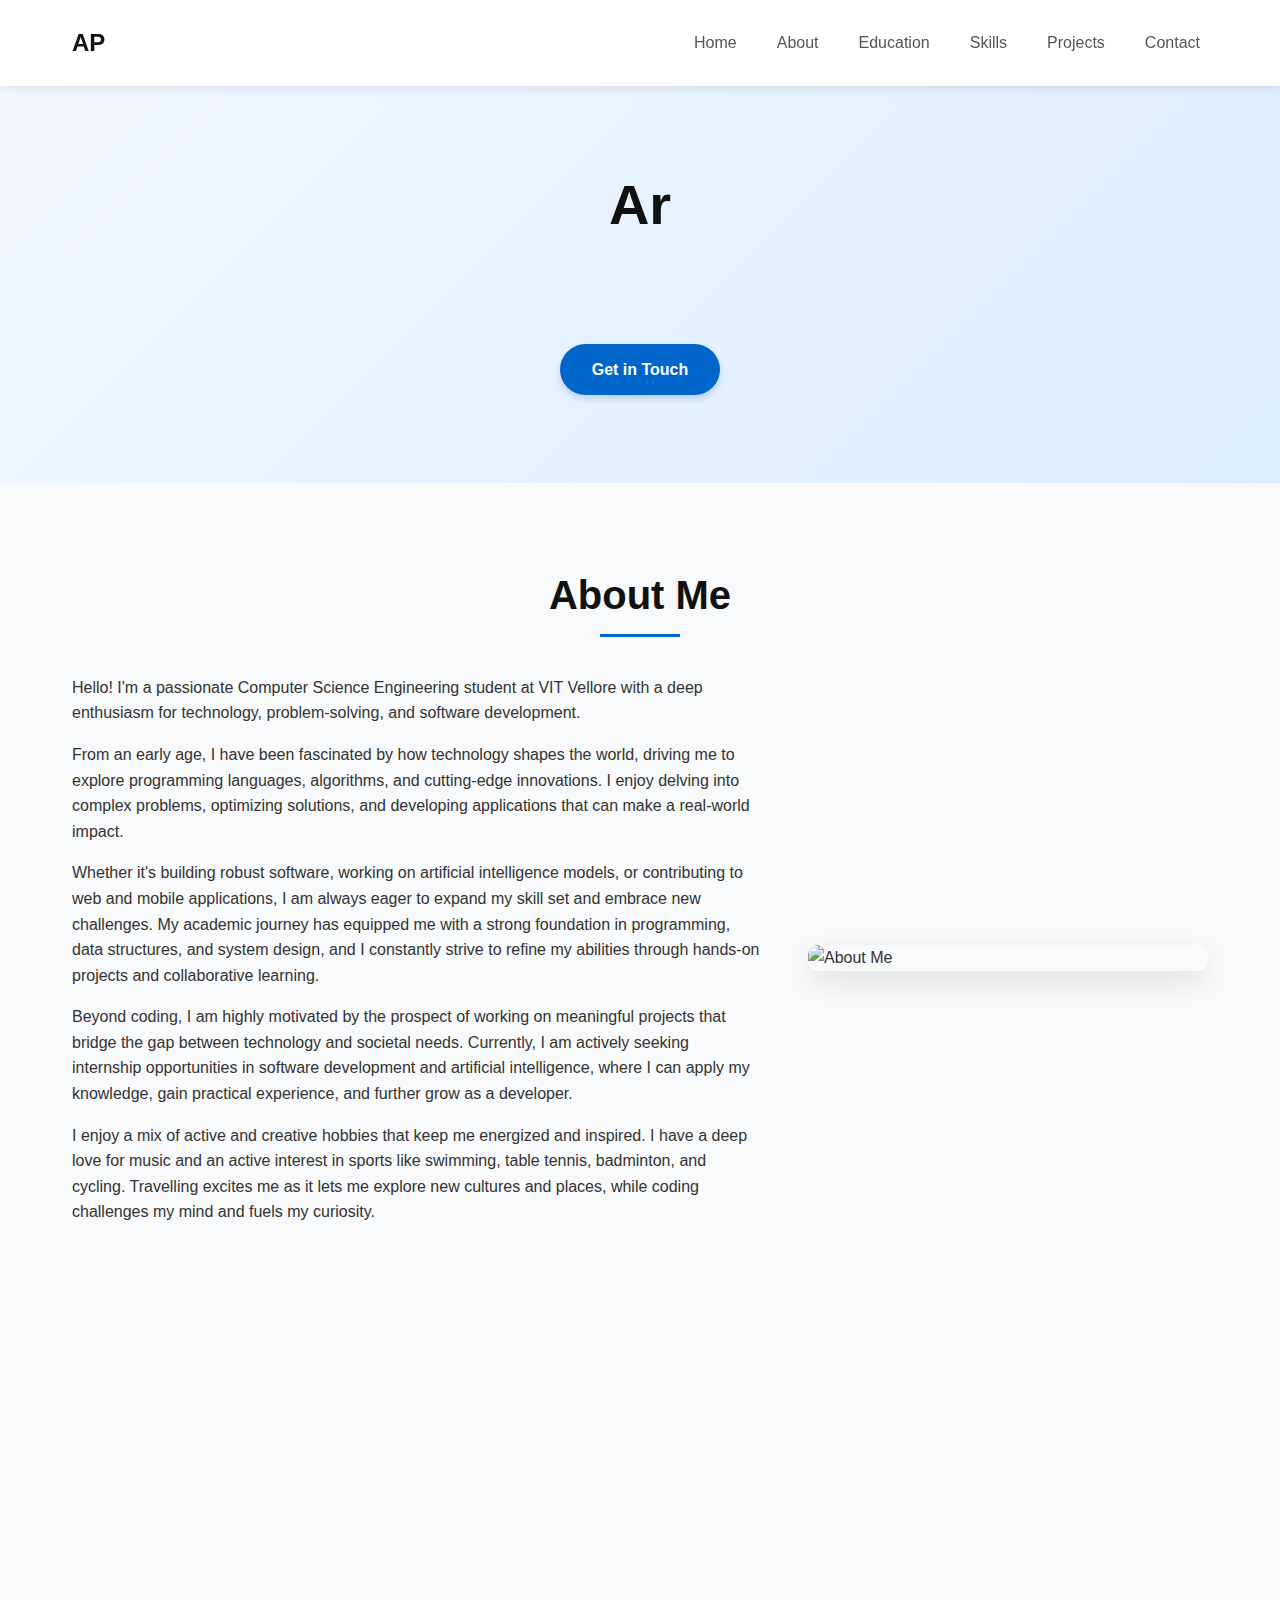
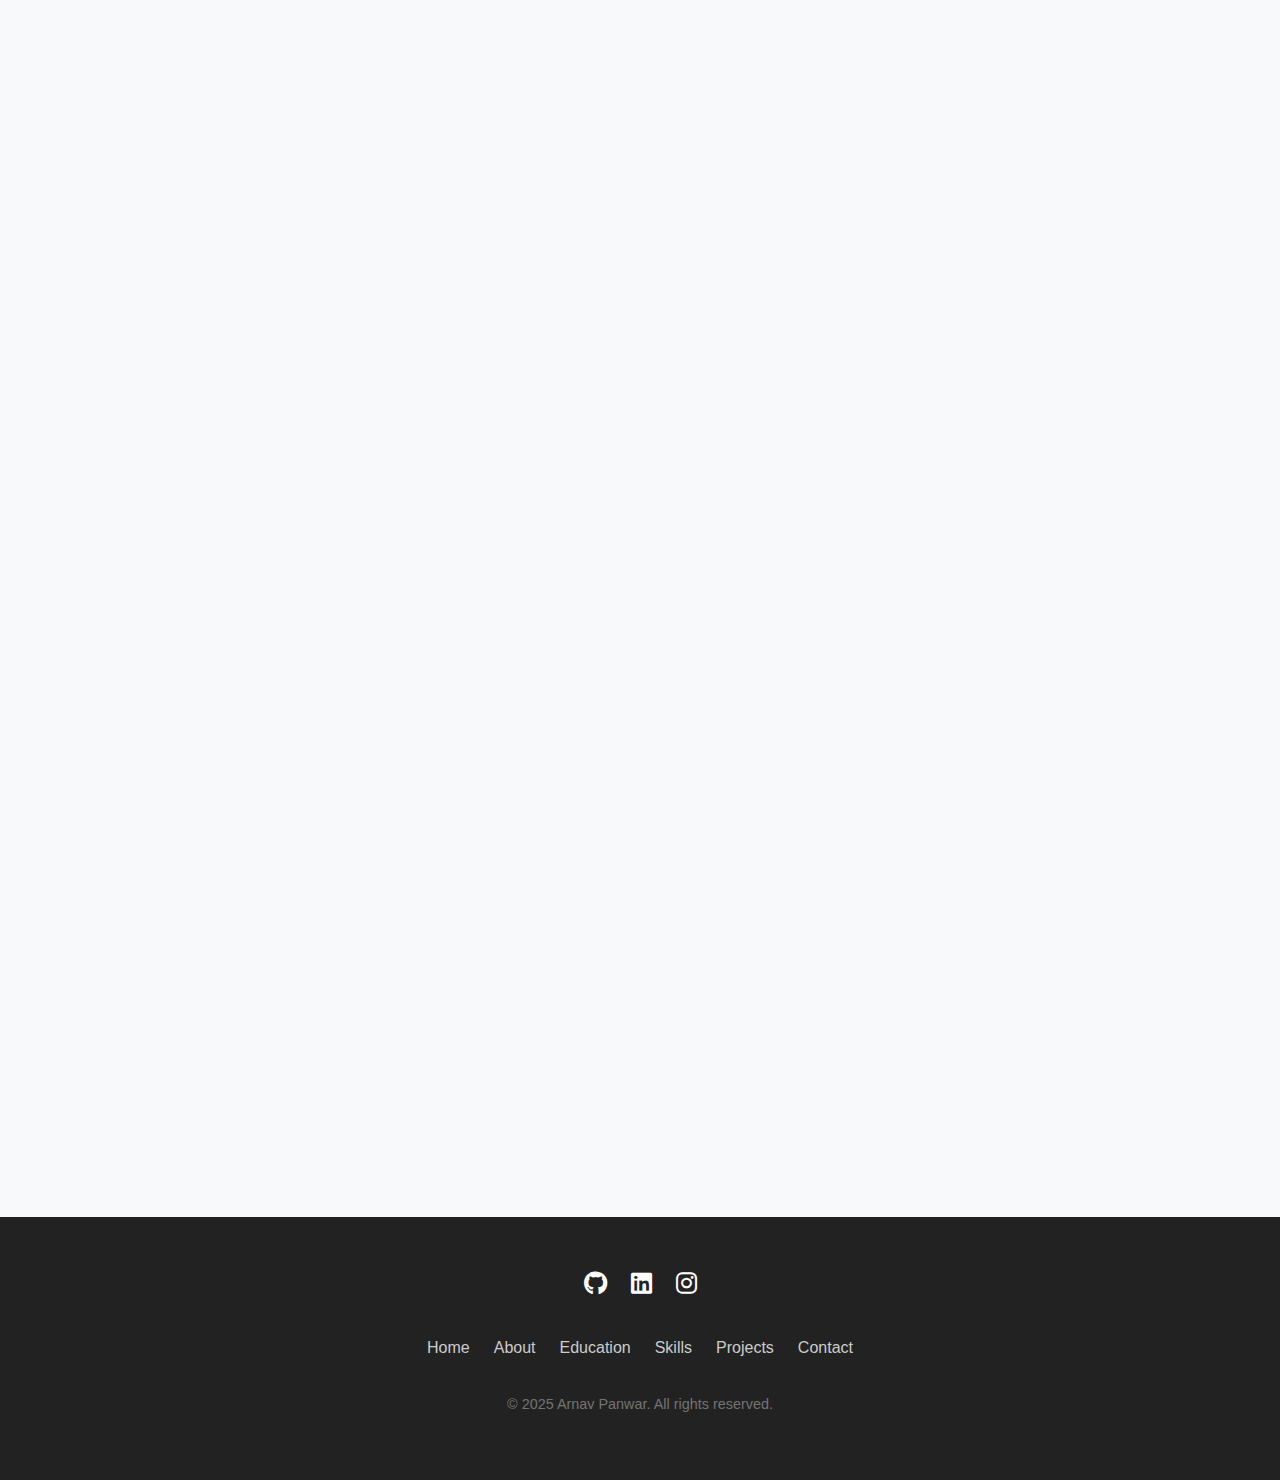
==== commit 35cd7f09: "Update index.html" ====
--- a/index.html
+++ b/index.html
@@ -51,7 +51,7 @@
                     <p style="--i: 4">Beyond coding, I am highly motivated by the prospect of working on meaningful projects that bridge the gap between technology and societal needs. Currently, I am actively seeking internship opportunities in software development and artificial intelligence, where I can apply my knowledge, gain practical experience, and further grow as a developer.</p>
                     <p style="--i: 5">I enjoy a mix of active and creative hobbies that keep me energized and inspired. I have a deep love for music and an active interest in sports like swimming, table tennis, badminton, and cycling. Travelling excites me as it lets me explore new cultures and places, while coding challenges my mind and fuels my curiosity.</p>
                 </div>
-                <img src="images/profile.jpg" alt="About Me" class="about-image">
+                <img src="https://github.com/Arnavpanwar1312/WEBDEV/blob/main/IMG-20250206-WA0008%5B1%5D.jpg" alt="About Me" class="about-image">
             </div>
         </div>
     </section>
@@ -221,6 +221,6 @@
         </div>
     </footer>
 
-    <script src="js/script.js"></script>
+    <script src="script.js"></script>
 </body>
 </html>
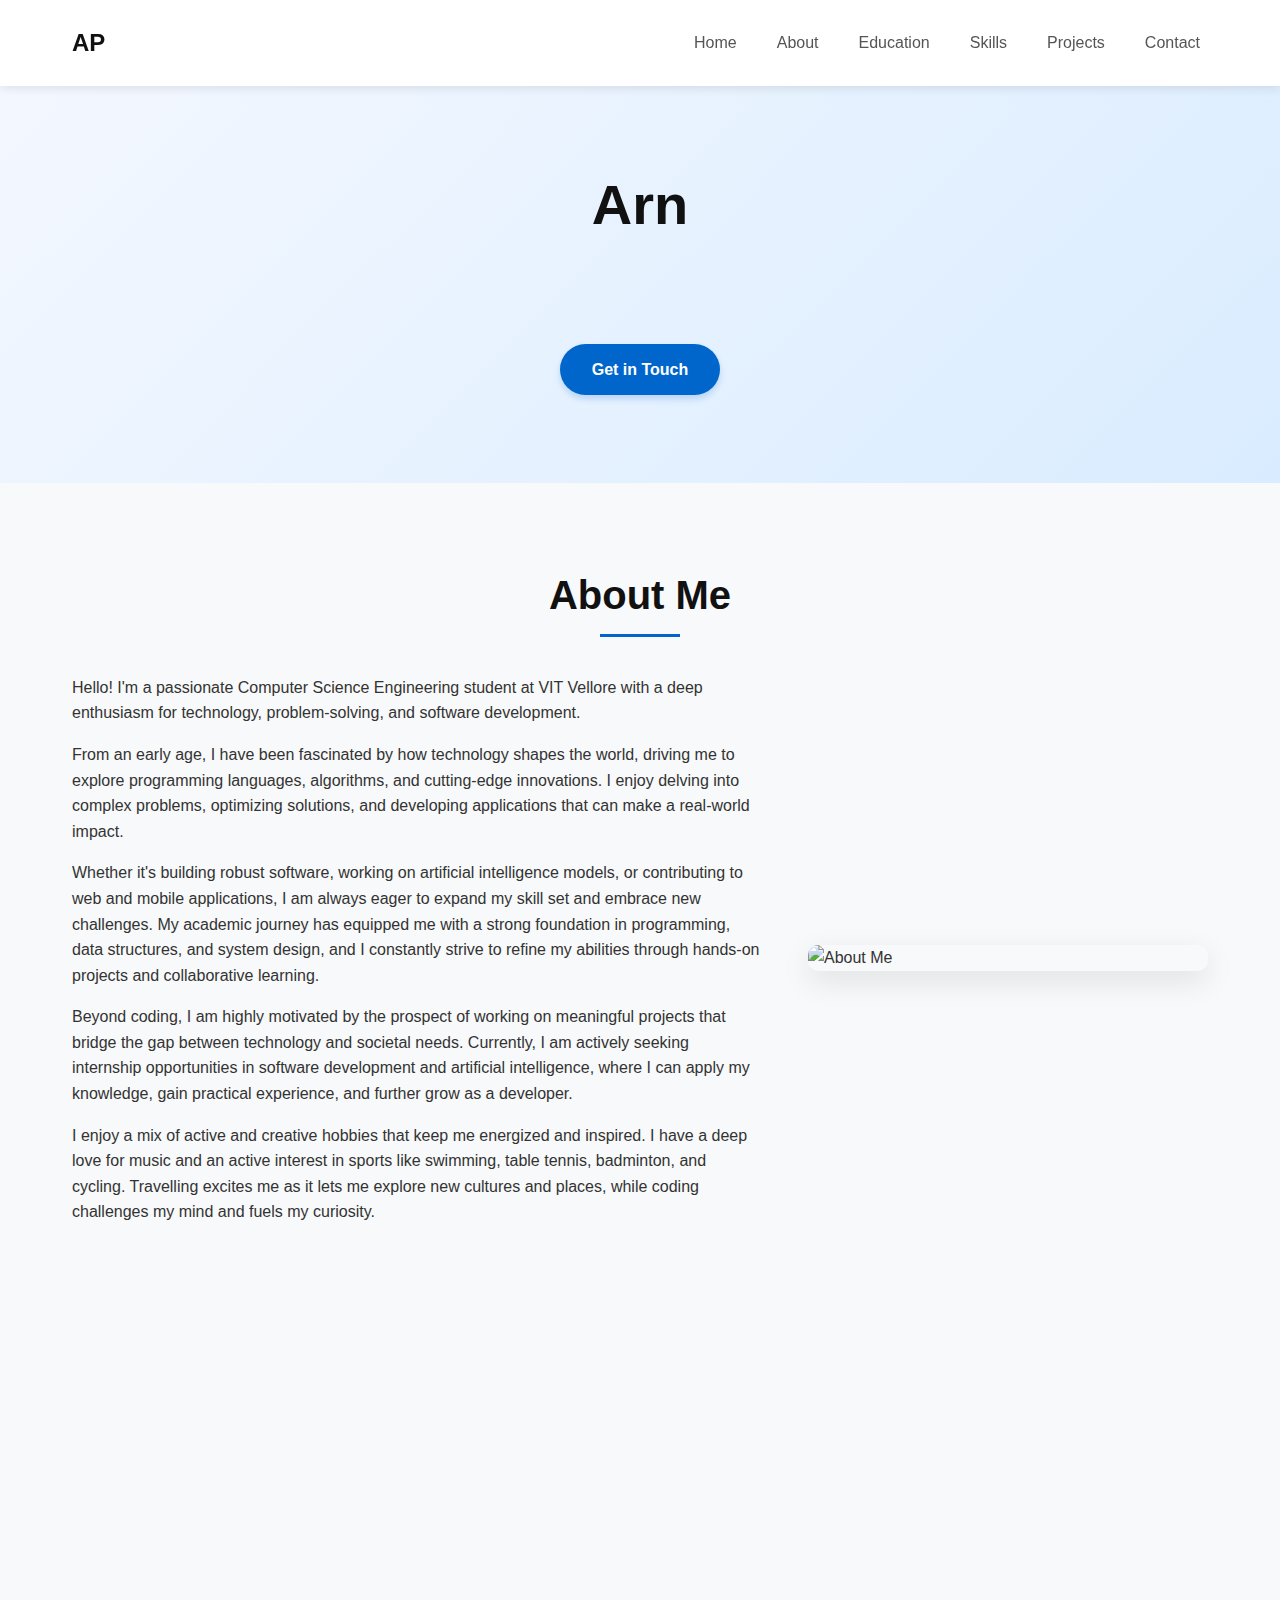
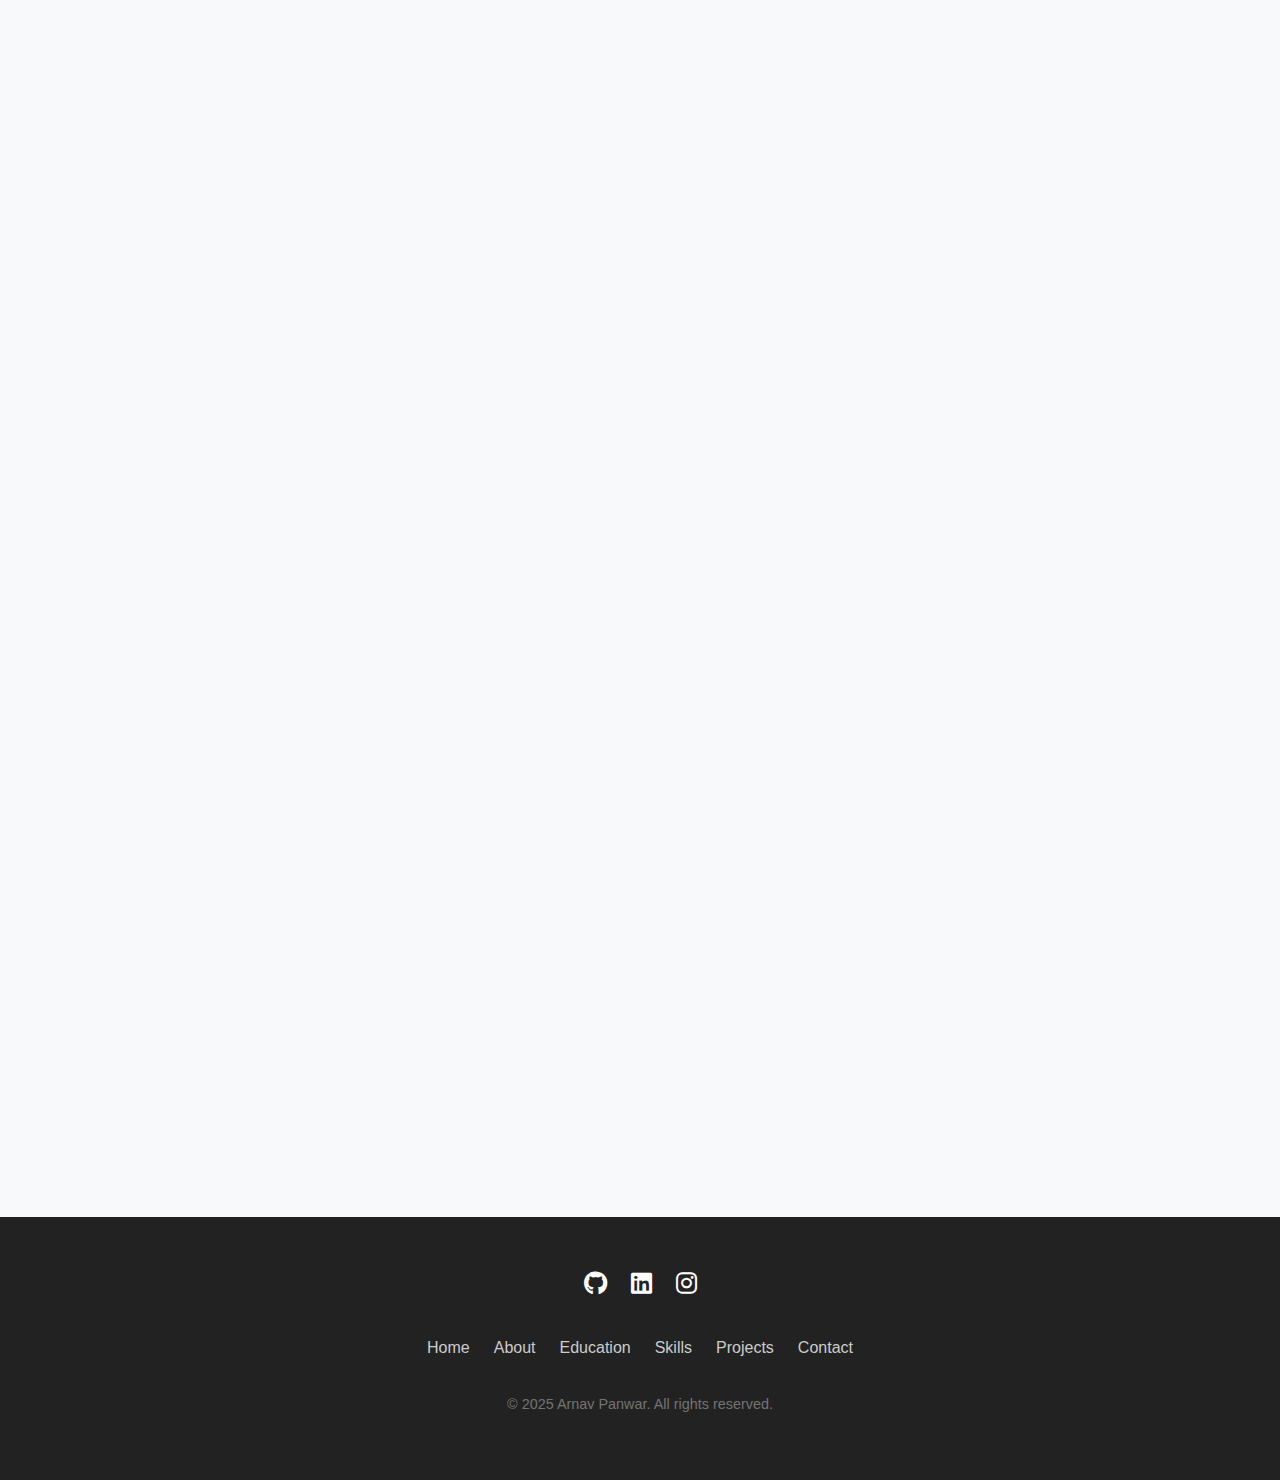
==== commit 730f4ed6: "Update index.html" ====
--- a/index.html
+++ b/index.html
@@ -51,7 +51,7 @@
                     <p style="--i: 4">Beyond coding, I am highly motivated by the prospect of working on meaningful projects that bridge the gap between technology and societal needs. Currently, I am actively seeking internship opportunities in software development and artificial intelligence, where I can apply my knowledge, gain practical experience, and further grow as a developer.</p>
                     <p style="--i: 5">I enjoy a mix of active and creative hobbies that keep me energized and inspired. I have a deep love for music and an active interest in sports like swimming, table tennis, badminton, and cycling. Travelling excites me as it lets me explore new cultures and places, while coding challenges my mind and fuels my curiosity.</p>
                 </div>
-                <img src="https://github.com/Arnavpanwar1312/WEBDEV/blob/main/IMG-20250206-WA0008%5B1%5D.jpg" alt="About Me" class="about-image">
+                <img src="IMG-20250206-WA0008[1].JPG" alt="About Me" class="about-image">
             </div>
         </div>
     </section>
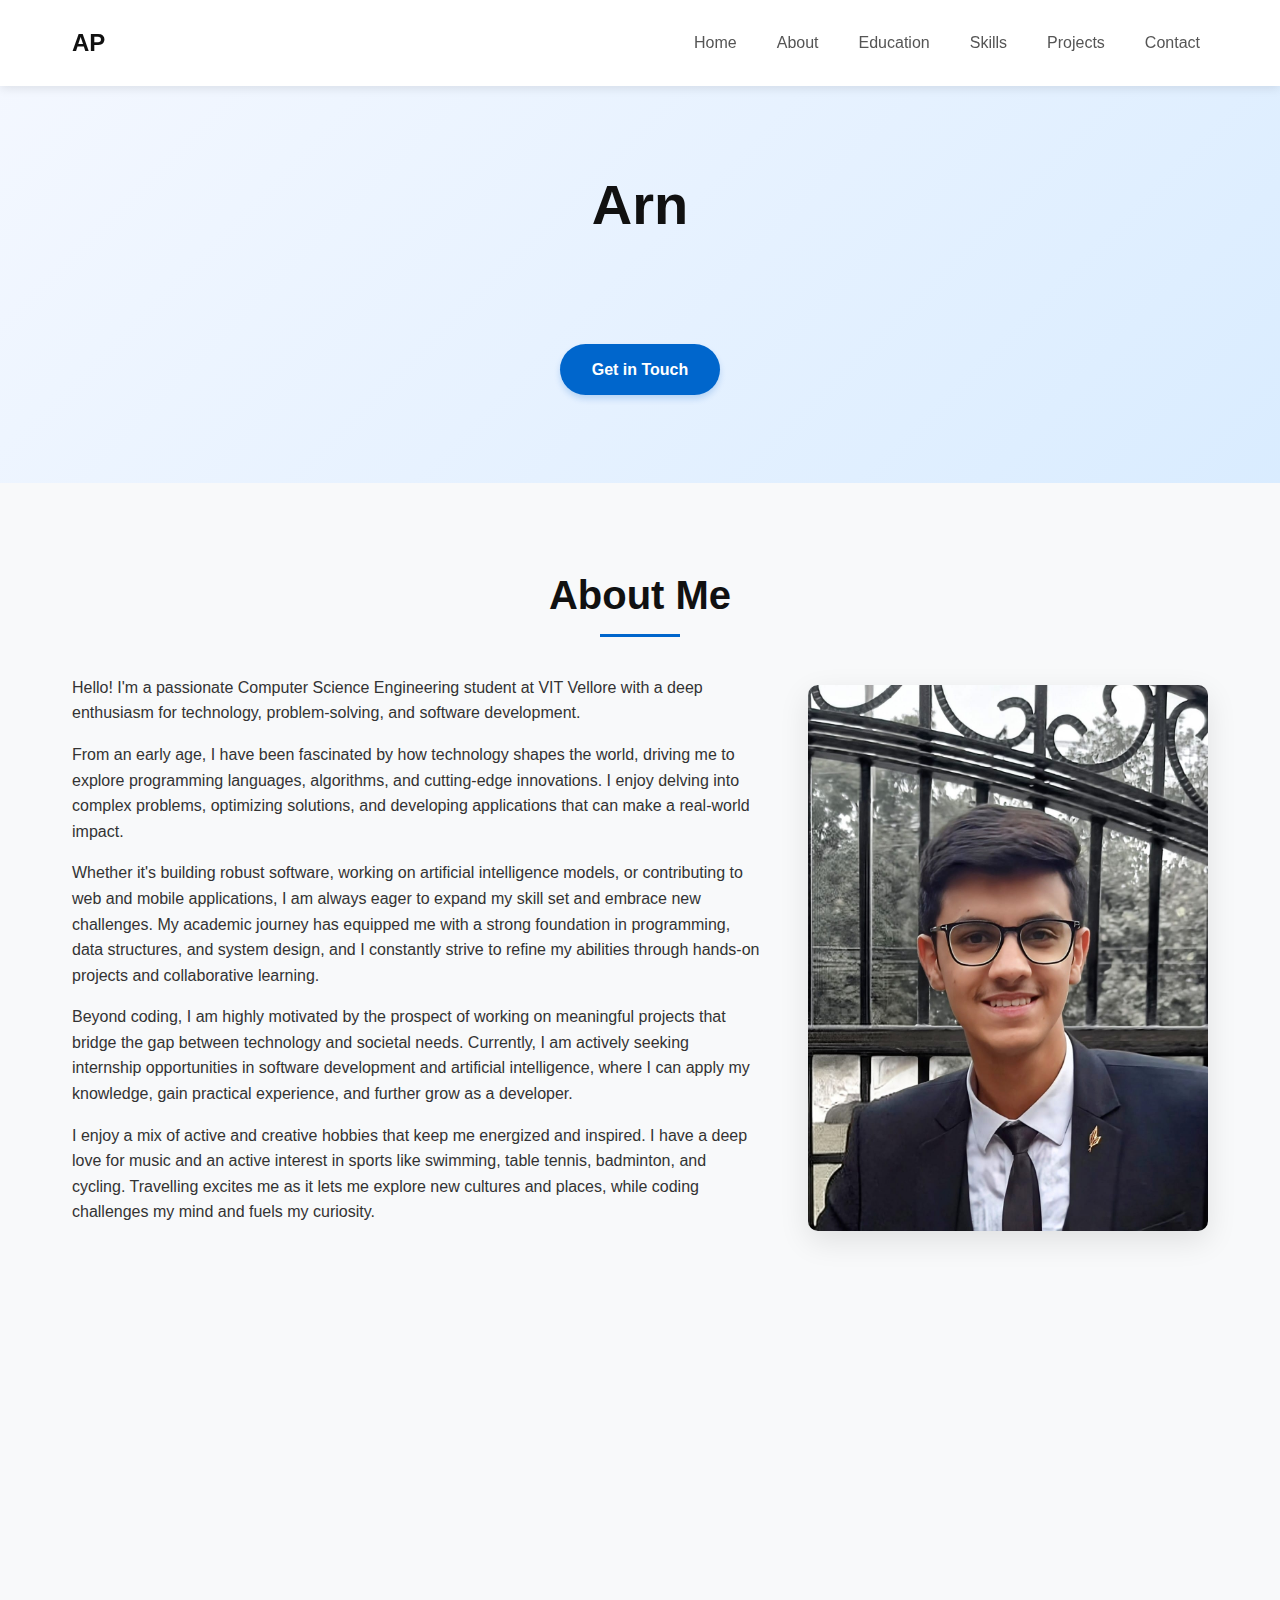
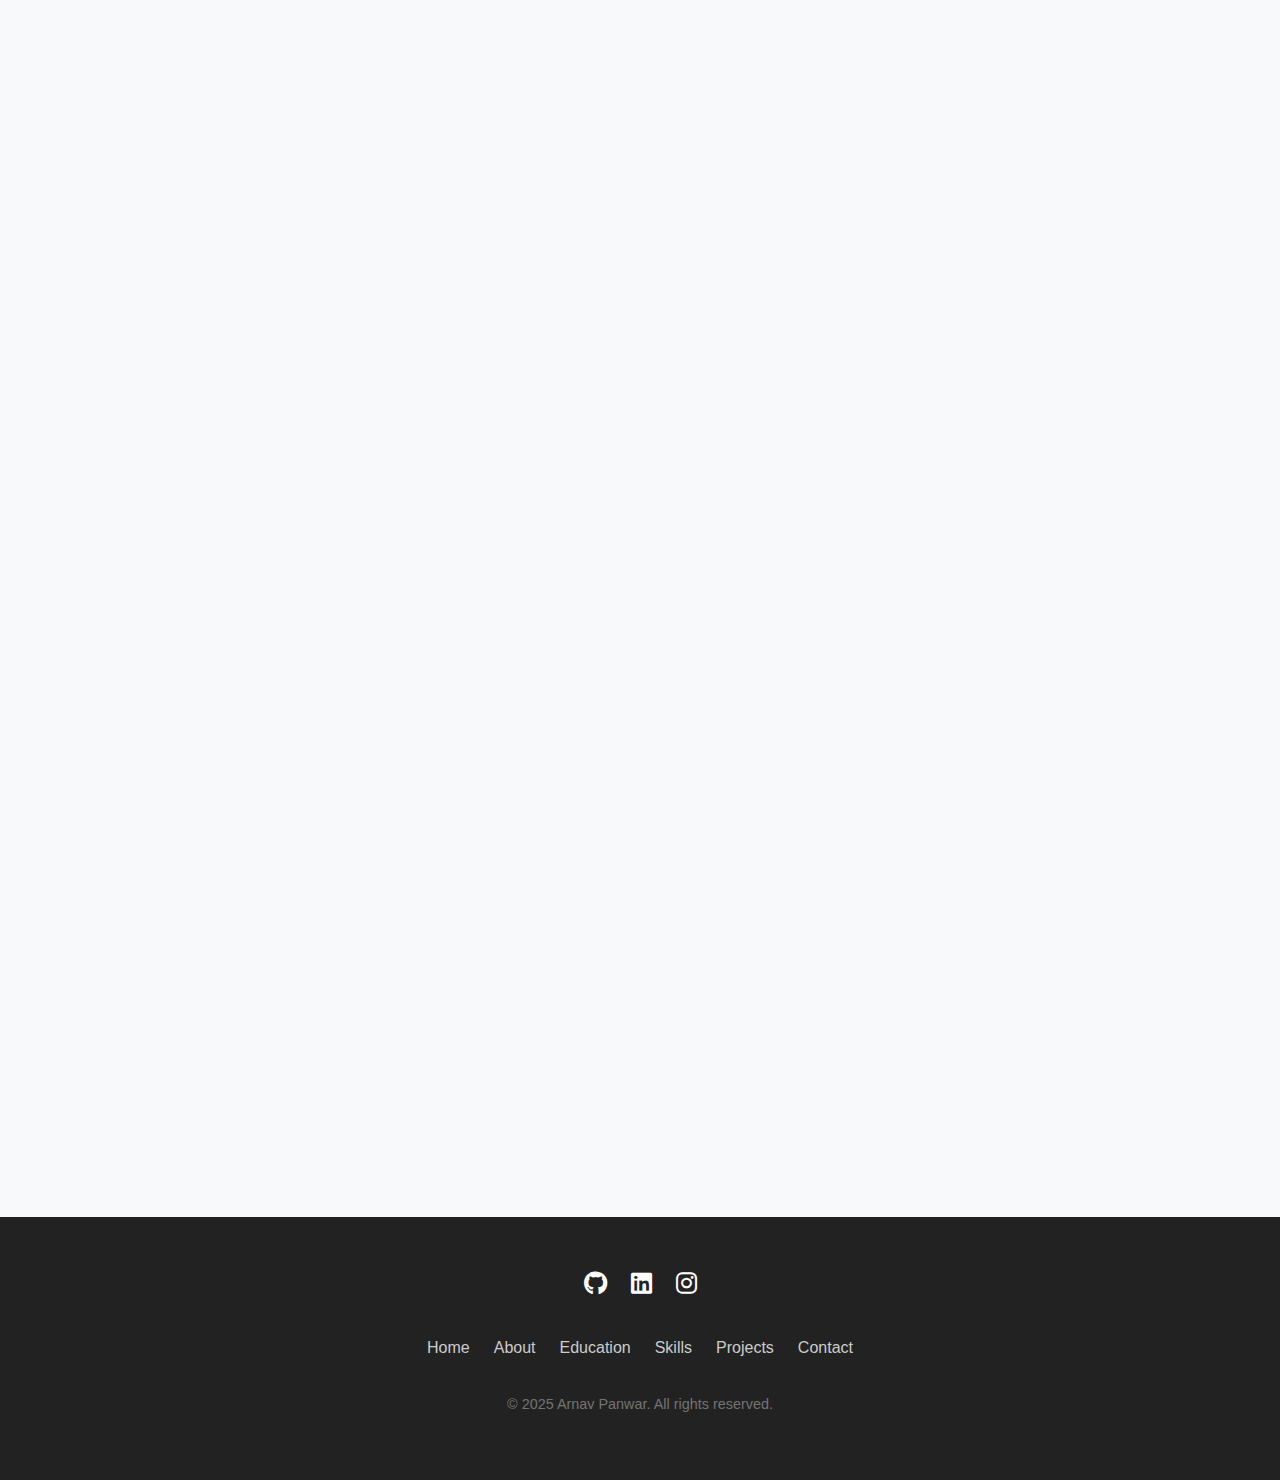
==== commit 9bab61e7: "Update index.html" ====
--- a/index.html
+++ b/index.html
@@ -51,7 +51,7 @@
                     <p style="--i: 4">Beyond coding, I am highly motivated by the prospect of working on meaningful projects that bridge the gap between technology and societal needs. Currently, I am actively seeking internship opportunities in software development and artificial intelligence, where I can apply my knowledge, gain practical experience, and further grow as a developer.</p>
                     <p style="--i: 5">I enjoy a mix of active and creative hobbies that keep me energized and inspired. I have a deep love for music and an active interest in sports like swimming, table tennis, badminton, and cycling. Travelling excites me as it lets me explore new cultures and places, while coding challenges my mind and fuels my curiosity.</p>
                 </div>
-                <img src="IMG-20250206-WA0008[1].JPG" alt="About Me" class="about-image">
+                <img src="IMG-20250206-WA0008[1].jpg" alt="About Me" class="about-image">
             </div>
         </div>
     </section>
